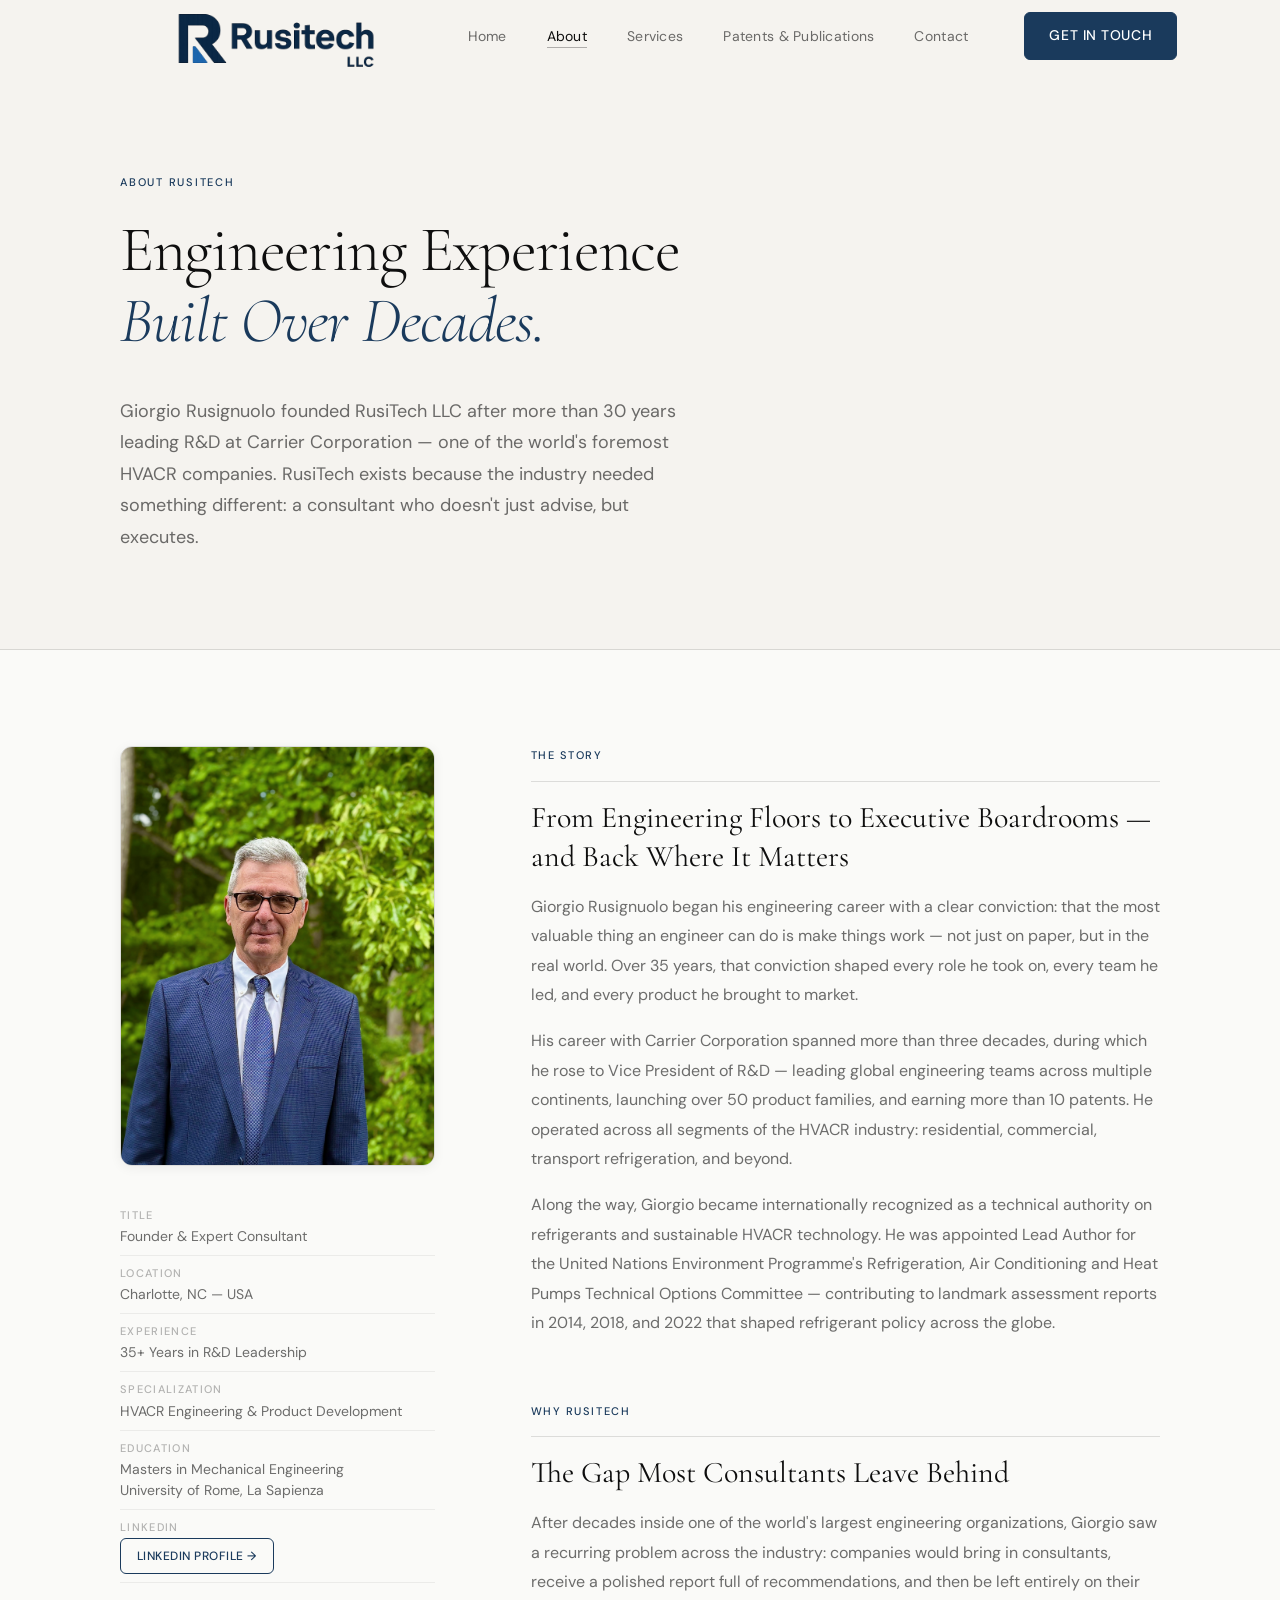
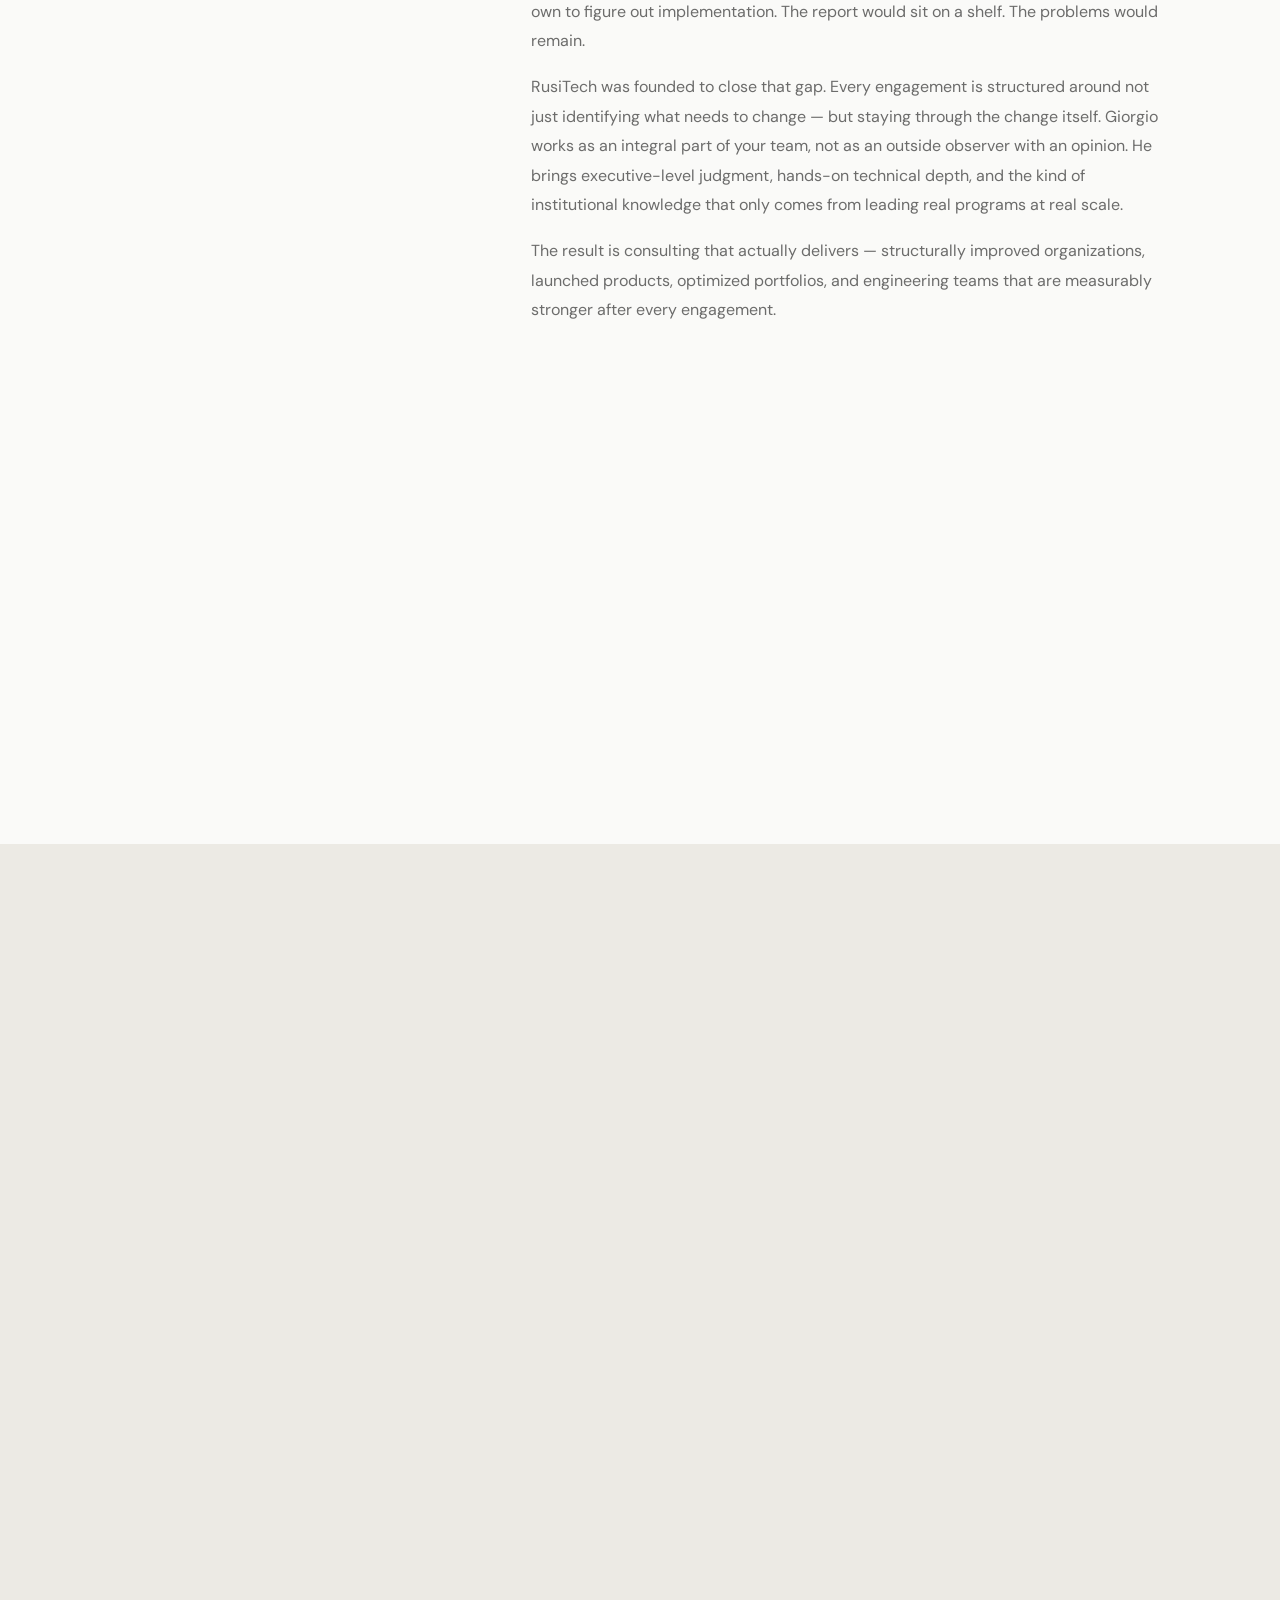
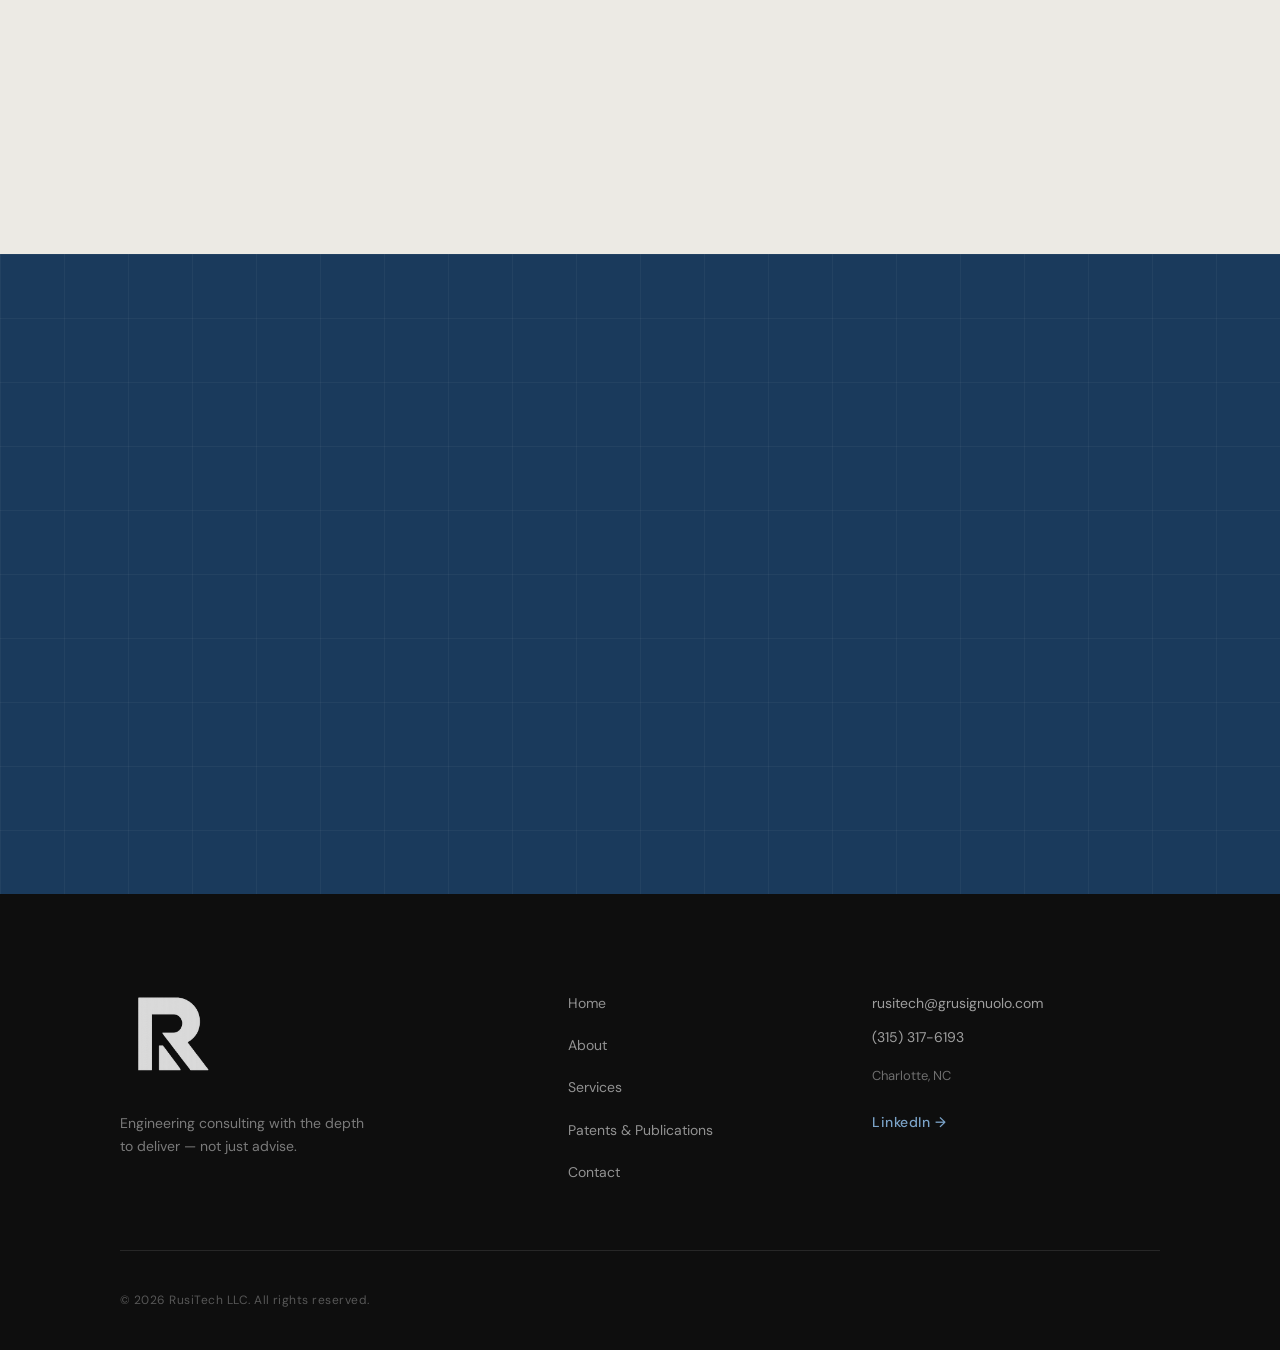
==== about.html @ 2b06dac4 "initial commit" ====
<!DOCTYPE html>
<html lang="en">
<head>
  <meta charset="UTF-8" />
  <meta name="viewport" content="width=device-width, initial-scale=1.0" />
  <meta name="description" content="About Giorgio Rusignuolo — Founder of RusiTech LLC. 35+ years of executive R&D leadership in HVACR engineering, UN Environment Programme Lead Author, and 10+ granted patents." />
  <meta name="keywords" content="Giorgio Rusignuolo, RusiTech, HVACR engineer, R&D consultant, Carrier Corporation, UN RTOC, Raleigh NC" />
  <meta property="og:title" content="About — RusiTech LLC" />
  <meta property="og:description" content="Meet Giorgio Rusignuolo — 35+ years of hands-on executive engineering leadership in HVACR." />
  <meta property="og:type" content="website" />
  <title>About — RusiTech LLC</title>

  <link rel="canonical" href="https://grusignuolo.com/about.html" />

    <!-- Favicon -->
  <link rel="icon" type="image/x-icon" href="favicon.ico" />
<link rel="icon" type="image/png" sizes="32x32" href="favicon.ico/favicon-32x32.png" />
<link rel="icon" type="image/png" sizes="16x16" href="favicon.ico/favicon-16x16.png" />
<link rel="apple-touch-icon" sizes="180x180" href="favicon.ico/apple-touch-icon.png" />
<link rel="manifest" href="favicon.ico/site.webmanifest" />
<meta name="theme-color" content="#f5f3ef" />

  <!-- Fonts -->
  <link rel="preconnect" href="https://fonts.googleapis.com" />
  <link rel="preconnect" href="https://fonts.gstatic.com" crossorigin />
  <link href="https://fonts.googleapis.com/css2?family=Cormorant+Garamond:ital,wght@0,300;0,400;0,600;1,300;1,400&family=DM+Sans:opsz,wght@9..40,300;9..40,400;9..40,500&display=swap" rel="stylesheet" />

  <!-- Stylesheets -->
  <link rel="stylesheet" href="css/global.css" />
  <link rel="stylesheet" href="css/styles.css" />
</head>

<body>

  <!-- ============================================================
       PRELOADER
  ============================================================ -->
  <div id="preloader" aria-hidden="true">
    <div class="preloader-inner">
      <div class="preloader-ring"></div>
      <span class="preloader-wordmark">RusiTech</span>
    </div>
  </div>

  <!-- ============================================================
       SKIP LINK
  ============================================================ -->
  <a href="#main-content" class="skip-link">Skip to main content</a>

  <!-- ============================================================
       NAVIGATION
  ============================================================ -->
  <header id="site-header" role="banner">
    <nav class="nav-container" aria-label="Main navigation">

         <a href="index.html" class="nav-logo" aria-label="RusiTech LLC — Home">
  <img src="images/rusitech logo.png" alt="RusiTech LLC" class="nav-logo-img" />
</a>

      <ul class="nav-links" role="list">
        <li><a href="index.html" class="nav-link">Home</a></li>
        <li><a href="about.html" class="nav-link active" aria-current="page">About</a></li>
        <li><a href="services.html" class="nav-link">Services</a></li>
        <li><a href="patents.html" class="nav-link">Patents &amp; Publications</a></li>
        <li><a href="contact.html" class="nav-link">Contact</a></li>
      </ul>

      <a href="contact.html" class="btn btn-primary nav-cta">Get in Touch</a>

      <button
        class="nav-hamburger"
        id="nav-toggle"
        aria-label="Toggle navigation menu"
        aria-expanded="false"
        aria-controls="mobile-menu"
      >
        <span class="hamburger-line"></span>
        <span class="hamburger-line"></span>
        <span class="hamburger-line"></span>
      </button>

    </nav>

    <div class="mobile-menu" id="mobile-menu" aria-hidden="true" role="dialog" aria-label="Mobile navigation">
      <ul class="mobile-nav-links" role="list">
        <li><a href="index.html" class="mobile-nav-link">Home</a></li>
        <li><a href="about.html" class="mobile-nav-link active">About</a></li>
        <li><a href="services.html" class="mobile-nav-link">Services</a></li>
        <li><a href="patents.html" class="mobile-nav-link">Patents &amp; Publications</a></li>
        <li><a href="contact.html" class="mobile-nav-link">Contact</a></li>
      </ul>
      <a href="contact.html" class="btn btn-primary mobile-cta">Get in Touch</a>
    </div>
  </header>

  <!-- ============================================================
       MAIN CONTENT
  ============================================================ -->
  <main id="main-content">

    <!-- ── PAGE HERO ──────────────────────────────────────────── -->
    <section class="page-hero" aria-label="About page hero">
      <div class="container">
        <div class="page-hero-inner">
          <span class="page-hero-eyebrow reveal">About RusiTech</span>
          <h1 class="page-hero-title reveal reveal--delay-1">
            Engineering Experience<br />
            <em>Built Over Decades.</em>
          </h1>
          <p class="page-hero-sub reveal reveal--delay-2">
            Giorgio Rusignuolo founded RusiTech LLC after more than 30 years leading
            R&amp;D at Carrier Corporation — one of the world's foremost HVACR
            companies. RusiTech exists because the industry needed something
            different: a consultant who doesn't just advise, but executes.
          </p>
        </div>
      </div>
    </section>

    <!-- ── BIO SECTION ────────────────────────────────────────── -->
    <section class="bio-section" aria-labelledby="bio-heading">
      <div class="container">
        <div class="bio-grid">

        <!-- Sidebar -->
<aside class="bio-sidebar reveal">

  <div class="bio-photo-wrap">
    <img
      src="/images/Giorgio.jpeg"
      alt="Giorgio Rusignuolo — Founder, RusiTech LLC"
      class="bio-photo"
      loading="lazy"
    />
  </div>

            <!-- Quick Info -->
            <div class="bio-sidebar-info">

              <div class="bio-info-item">
                <span class="bio-info-label">Title</span>
                <span class="bio-info-value">Founder &amp; Expert Consultant</span>
              </div>

              <div class="bio-info-item">
                <span class="bio-info-label">Location</span>
                <span class="bio-info-value">Charlotte, NC — USA</span>
              </div>

              <div class="bio-info-item">
                <span class="bio-info-label">Experience</span>
                <span class="bio-info-value">35+ Years in R&amp;D Leadership</span>
              </div>

              <div class="bio-info-item">
                <span class="bio-info-label">Specialization</span>
                <span class="bio-info-value">HVACR Engineering &amp; Product Development</span>
              </div>

              <div class="bio-info-item">
                <span class="bio-info-label">Education</span>
                <span class="bio-info-value">
                  Masters in Mechanical Engineering<br />
                  University of Rome, La Sapienza
                </span>
              </div>

           <div class="bio-info-item">
  <span class="bio-info-label">LinkedIn</span>
  <span class="bio-info-value">
    <a href="https://www.linkedin.com/in/giorgio-rusignuolo-7230b142/" target="_blank" rel="noopener noreferrer" class="btn btn-outline btn-sm">LinkedIn Profile →</a>
  </span>
</div>

</div>
</aside>

          <!-- Bio Content -->
          <div class="bio-content">

            <div class="bio-block reveal">
              <span class="bio-block-label">The Story</span>
              <h2 id="bio-heading" class="bio-block-title">
                From Engineering Floors to Executive Boardrooms —
                and Back Where It Matters
              </h2>
              <p>
                Giorgio Rusignuolo began his engineering career with a clear conviction:
                that the most valuable thing an engineer can do is make things work —
                not just on paper, but in the real world. Over 35 years, that conviction
                shaped every role he took on, every team he led, and every product
                he brought to market.
              </p>
              <p>
                His career with Carrier Corporation spanned more than three decades,
                during which he rose to Vice President of R&amp;D — leading global
                engineering teams across multiple continents, launching over 50 product
                families, and earning more than 10 patents. He operated across all
                segments of the HVACR industry: residential, commercial, transport
                refrigeration, and beyond.
              </p>
              <p>
                Along the way, Giorgio became internationally recognized as a technical
                authority on refrigerants and sustainable HVACR technology. He was
                appointed Lead Author for the United Nations Environment Programme's
                Refrigeration, Air Conditioning and Heat Pumps Technical Options
                Committee — contributing to landmark assessment reports in 2014, 2018,
                and 2022 that shaped refrigerant policy across the globe.
              </p>
            </div>

            <div class="bio-block reveal">
              <span class="bio-block-label">Why RusiTech</span>
              <h3 class="bio-block-title">
                The Gap Most Consultants Leave Behind
              </h3>
              <p>
                After decades inside one of the world's largest engineering organizations,
                Giorgio saw a recurring problem across the industry: companies would
                bring in consultants, receive a polished report full of recommendations,
                and then be left entirely on their own to figure out implementation.
                The report would sit on a shelf. The problems would remain.
              </p>
              <p>
                RusiTech was founded to close that gap. Every engagement is structured
                around not just identifying what needs to change — but staying through
                the change itself. Giorgio works as an integral part of your team,
                not as an outside observer with an opinion. He brings executive-level
                judgment, hands-on technical depth, and the kind of institutional
                knowledge that only comes from leading real programs at real scale.
              </p>
              <p>
                The result is consulting that actually delivers — structurally improved
                organizations, launched products, optimized portfolios, and engineering
                teams that are measurably stronger after every engagement.
              </p>
            </div>

            <div class="bio-block reveal">
              <span class="bio-block-label">What Drives Him</span>
              <h3 class="bio-block-title">
                Results. Not Reports.
              </h3>
              <p>
                Ask Giorgio what excites him about a project and the answer is
                consistent: actual delivery. The moment a product ships. The moment
                a team that was struggling with process finally has a framework that
                works. The moment a portfolio that was bloated and misaligned starts
                returning value to the business.
              </p>
              <p>
                That orientation toward implementation is the foundation of RusiTech's
                core values: personal and professional integrity, genuine respect for
                the people inside every client organization, and an unwavering
                commitment to being present — not peripheral — in the work.
              </p>
            </div>

          </div>
        </div>
      </div>
    </section>

    <!-- ── CREDENTIALS SECTION ────────────────────────────────── -->
    <section class="credentials-section" aria-labelledby="credentials-heading">
      <div class="container">

        <div class="section-header reveal">
          <span class="section-eyebrow">Credentials &amp; Affiliations</span>
          <h2 id="credentials-heading" class="section-title">
            The Proof Is in the Record
          </h2>
        </div>

        <div class="credentials-grid">

          <div class="cred-card reveal">
            <span class="cred-card-label">Education</span>
            <span class="cred-card-title">Masters in Mechanical Engineering</span>
            <span class="cred-card-sub">University of Rome, La Sapienza</span>
          </div>

          <div class="cred-card reveal reveal--delay-1">
            <span class="cred-card-label">Executive Training</span>
            <span class="cred-card-title">Darden School of Business</span>
            <span class="cred-card-sub">University of Virginia</span>
          </div>

          <div class="cred-card reveal reveal--delay-2">
            <span class="cred-card-label">Executive Training</span>
            <span class="cred-card-title">INSEAN</span>
            <span class="cred-card-sub">Advanced Executive Program</span>
          </div>

          <div class="cred-card reveal">
            <span class="cred-card-label">International Affiliation</span>
            <span class="cred-card-title">UN Environment Programme — RTOC</span>
            <span class="cred-card-sub">
              Lead Author — Assessment Reports 2014, 2018, 2022.<br />
              Refrigeration, Air Conditioning &amp; Heat Pumps Technical Options Committee.
            </span>
          </div>

          <div class="cred-card reveal reveal--delay-1">
            <span class="cred-card-label">Professional Membership</span>
            <span class="cred-card-title">ASHRAE</span>
            <span class="cred-card-sub">
              American Society of Heating, Refrigerating and Air-Conditioning Engineers
            </span>
          </div>

          <div class="cred-card reveal reveal--delay-2">
            <span class="cred-card-label">Intellectual Property</span>
            <span class="cred-card-title">10+ Granted Patents</span>
            <span class="cred-card-sub">
              Transport refrigeration, residential HVAC, hybrid power systems,
              IoT cargo monitoring, and more.
              <a href="patents.html" style="color: var(--color-accent); display: inline-block; margin-top: 6px;">
                View all patents →
              </a>
            </span>
          </div>

          <div class="cred-card reveal">
            <span class="cred-card-label">Industry Experience</span>
            <span class="cred-card-title">Carrier Corporation</span>
            <span class="cred-card-sub">
              30+ years. Rose to Vice President of R&amp;D.
              Led global engineering teams across all HVACR segments
              on every continent.
            </span>
          </div>

          <div class="cred-card reveal reveal--delay-1">
            <span class="cred-card-label">Technical Certifications</span>
            <span class="cred-card-title">Multiple Industry Certifications</span>
            <span class="cred-card-sub">
              Spanning HVACR design, thermodynamics, program management,
              and product development methodology.
            </span>
          </div>

          <div class="cred-card reveal reveal--delay-2">
            <span class="cred-card-label">Global Reach</span>
            <span class="cred-card-title">All Continents Served</span>
            <span class="cred-card-sub">
              Led and delivered engineering programs across North America,
              Europe, Asia, South America, and beyond.
            </span>
          </div>

        </div>
      </div>
    </section>

    <!-- ── CLOSING CTA ────────────────────────────────────────── -->
    <section class="cta-section" aria-labelledby="about-cta-heading">
      <div class="container">
        <div class="cta-inner reveal">
          <h2 id="about-cta-heading" class="cta-title">
            The right engineer for<br />your most important programs.
          </h2>
          <p class="cta-sub">
            One conversation is all it takes to define the scope.
            Giorgio responds personally to every inquiry.
          </p>
          <a href="contact.html" class="btn btn-primary btn-lg">Start a Conversation</a>
          <p class="cta-email">
            Or reach out directly:
            <a href="mailto:rusitech@grusignuolo.com" class="cta-email-link">
              rusitech@grusignuolo.com
            </a>
          </p>
        </div>
      </div>
    </section>

  </main>

  <!-- ============================================================
       FOOTER
  ============================================================ -->
  <footer class="site-footer" role="contentinfo">
    <div class="container">
      <div class="footer-inner">

            <div class="footer-brand">
  <img src="/images/rusitech logo - R.png" alt="RusiTech LLC" class="footer-logo-img" />
  <p class="footer-tagline">
    Engineering consulting with the depth<br />
    to deliver — not just advise.
  </p>
</div>

        <nav class="footer-nav" aria-label="Footer navigation">
          <ul role="list">
            <li><a href="index.html">Home</a></li>
            <li><a href="about.html">About</a></li>
            <li><a href="services.html">Services</a></li>
            <li><a href="patents.html">Patents &amp; Publications</a></li>
            <li><a href="contact.html">Contact</a></li>
          </ul>
        </nav>

        <div class="footer-contact">
          <p><a href="mailto:rusitech@grusignuolo.com">rusitech@grusignuolo.com</a></p>
          <p><a href="tel:+13153176193">(315) 317-6193</a></p>
          <p class="footer-address">
            Charlotte, NC
          </p>
          
           <a
              href="https://www.linkedin.com/in/giorgio-rusignuolo-7230b142/"
              target="_blank"
              rel="noopener noreferrer"
               class="footer-linkedin"
               aria-label="Giorgio Rusignuolo on LinkedIn"
          >
        LinkedIn →
            </a>
        </div>

      </div>

      <div class="footer-bottom">
        <p>&copy; <span id="footer-year"></span> RusiTech LLC. All rights reserved.</p>
      </div>
    </div>
  </footer>

  <!-- Mobile Scroll-to-Top -->
  <button class="scroll-top-btn" id="scrollTopBtn" aria-label="Scroll back to top" title="Back to top">
    ↑
  </button>

  <script src="js/main.js"></script>

</body>
</html>
---- css/global.css ----
/* ================================================================
   GLOBAL.CSS — RusiTech LLC
   Reusable components: nav, footer, buttons, cards, utilities
   ================================================================ */


/* ----------------------------------------------------------------
   CSS CUSTOM PROPERTIES (Design Tokens)
---------------------------------------------------------------- */
:root {
  /* Colors */
  --color-ink:          #0e0e0e;
  --color-ink-60:       rgba(14, 14, 14, 0.6);
  --color-ink-30:       rgba(14, 14, 14, 0.3);
  --color-ink-10:       rgba(14, 14, 14, 0.08);
  --color-paper:        #f5f3ef;
  --color-paper-pure:   #fafaf8;
  --color-paper-dark:   #eceae4;
  --color-accent:       #1a3a5c;
  --color-accent-hover: #142e4a;
  --color-accent-light: #e8eef5;
  --color-gold:         #b8860b;
  --color-gold-light:   #f5edda;
  --color-rule:         rgba(14, 14, 14, 0.12);
  --color-rule-light:   rgba(14, 14, 14, 0.06);

  /* Typography */
  --font-serif: 'Cormorant Garamond', Georgia, serif;
  --font-sans:  'DM Sans', system-ui, -apple-system, sans-serif;

  /* Spacing Scale */
  --space-xs:   4px;
  --space-sm:   8px;
  --space-md:   16px;
  --space-lg:   24px;
  --space-xl:   40px;
  --space-2xl:  64px;
  --space-3xl:  96px;
  --space-4xl:  128px;

  /* Layout */
  --container-max:  1160px;
  --container-pad:  clamp(20px, 5vw, 60px);
  --nav-height:     72px;
  --border-radius:  6px;
  --border-radius-lg: 12px;

  /* Transitions */
  --transition-fast:   0.15s ease;
  --transition-base:   0.25s ease;
  --transition-slow:   0.45s ease;

  /* Shadows */
  --shadow-sm:  0 1px 3px rgba(14, 14, 14, 0.06),
                0 1px 2px rgba(14, 14, 14, 0.04);
  --shadow-md:  0 4px 16px rgba(14, 14, 14, 0.08),
                0 2px 6px  rgba(14, 14, 14, 0.04);
  --shadow-lg:  0 12px 40px rgba(14, 14, 14, 0.12),
                0 4px 12px  rgba(14, 14, 14, 0.06);
}


/* ----------------------------------------------------------------
   RESET & BASE
---------------------------------------------------------------- */
*,
*::before,
*::after {
  box-sizing: border-box;
  margin: 0;
  padding: 0;
}

html {
  scroll-behavior: smooth;
  font-size: 16px;
  -webkit-text-size-adjust: 100%;
}

body {
  font-family: var(--font-sans);
  background-color: var(--color-paper);
  color: var(--color-ink);
  line-height: 1.65;
  overflow-x: hidden;
  -webkit-tap-highlight-color: transparent;
  touch-action: manipulation;
  -webkit-font-smoothing: antialiased;
  -moz-osx-font-smoothing: grayscale;
}

img,
video {
  max-width: 100%;
  height: auto;
  display: block;
}

a {
  color: inherit;
  text-decoration: none;
}

ul,
ol {
  list-style: none;
}

button {
  cursor: pointer;
  border: none;
  background: none;
  font-family: inherit;
}

input,
textarea,
select {
  font-family: inherit;
  font-size: inherit;
}


/* ----------------------------------------------------------------
   ACCESSIBILITY
---------------------------------------------------------------- */

/* Skip Link */
.skip-link {
  position: absolute;
  top: -100px;
  left: var(--space-md);
  background: var(--color-accent);
  color: #fff;
  padding: var(--space-sm) var(--space-md);
  border-radius: var(--border-radius);
  font-size: 14px;
  font-weight: 500;
  z-index: 10000;
  transition: top var(--transition-fast);
}

.skip-link:focus {
  top: var(--space-md);
}

/* Focus Visible */
:focus-visible {
  outline: 2px solid var(--color-accent);
  outline-offset: 3px;
  border-radius: 2px;
}

/* Reduced Motion */
@media (prefers-reduced-motion: reduce) {
  *,
  *::before,
  *::after {
    animation-duration: 0.01ms !important;
    animation-iteration-count: 1 !important;
    transition-duration: 0.01ms !important;
    scroll-behavior: auto !important;
  }
}


/* ----------------------------------------------------------------
   LAYOUT UTILITIES
---------------------------------------------------------------- */
.container {
  max-width: var(--container-max);
  margin-inline: auto;
  padding-inline: var(--container-pad);
}

.visually-hidden {
  position: absolute;
  width: 1px;
  height: 1px;
  padding: 0;
  margin: -1px;
  overflow: hidden;
  clip: rect(0, 0, 0, 0);
  white-space: nowrap;
  border: 0;
}


/* ----------------------------------------------------------------
   PRELOADER
---------------------------------------------------------------- */
#preloader {
  position: fixed;
  inset: 0;
  background: var(--color-ink);
  z-index: 9999;
  display: flex;
  align-items: center;
  justify-content: center;
  flex-direction: column;
  gap: var(--space-md);
  transition: opacity 0.7s ease, visibility 0.7s ease;
}

#preloader.hidden {
  opacity: 0;
  visibility: hidden;
  pointer-events: none;
}

.preloader-inner {
  display: flex;
  flex-direction: column;
  align-items: center;
  gap: var(--space-md);
}

.preloader-ring {
  width: 44px;
  height: 44px;
  border: 1.5px solid rgba(255, 255, 255, 0.15);
  border-top-color: rgba(255, 255, 255, 0.85);
  border-radius: 50%;
  animation: preloader-spin 0.9s linear infinite;
}

.preloader-wordmark {
  font-family: var(--font-serif);
  font-size: 22px;
  font-weight: 400;
  letter-spacing: 0.12em;
  color: rgba(255, 255, 255, 0.85);
}

@keyframes preloader-spin {
  to { transform: rotate(360deg); }
}


/* ----------------------------------------------------------------
   NAVIGATION
---------------------------------------------------------------- */
#site-header {
  position: fixed;
  top: 0;
  left: 0;
  right: 0;
  height: var(--nav-height);
  z-index: 1000;
  transition: background var(--transition-base),
              box-shadow var(--transition-base),
              backdrop-filter var(--transition-base);
}

#site-header.scrolled {
  background: rgba(245, 243, 239, 0.94);
  backdrop-filter: blur(12px);
  -webkit-backdrop-filter: blur(12px);
  box-shadow: 0 1px 0 var(--color-rule),
              0 4px 20px rgba(14, 14, 14, 0.06);
}

.nav-container {
  max-width: var(--container-max);
  margin-inline: auto;
  padding-inline: var(--container-pad);
  height: var(--nav-height);
  display: flex;
  align-items: center;
  gap: var(--space-xl);
}

@media (max-width: 900px) {
  .nav-container {
    padding-inline: var(--space-lg);
  }

  .nav-hamburger {
    margin-left: auto;
    flex-shrink: 0;
  }

  .nav-logo-img {
    height: 44px;
  }
}

/* Logo */
.nav-logo {
  display: flex;
  align-items: baseline;
  gap: 3px;
  text-decoration: none;
  flex-shrink: 0;
}

.nav-logo-word {
  font-family: var(--font-serif);
  font-size: 22px;
  font-weight: 600;
  color: var(--color-ink);
  letter-spacing: 0.01em;
}

.nav-logo-accent {
  font-family: var(--font-serif);
  font-size: 22px;
  font-weight: 600;
  color: var(--color-accent);
  letter-spacing: 0.01em;
}

.nav-logo-llc {
  font-family: var(--font-sans);
  font-size: 11px;
  font-weight: 400;
  color: var(--color-ink-60);
  letter-spacing: 0.1em;
  text-transform: uppercase;
  margin-left: 4px;
  align-self: center;
}

/* Desktop Nav Links */
.nav-links {
  display: flex;
  align-items: center;
  gap: var(--space-xl);
  margin-left: auto;
}

.nav-link {
  font-size: 14px;
  font-weight: 400;
  color: var(--color-ink-60);
  letter-spacing: 0.02em;
  text-decoration: none;
  padding-bottom: 2px;
  border-bottom: 1px solid transparent;
  transition: color var(--transition-fast),
              border-color var(--transition-fast);
  white-space: nowrap;
}

.nav-link:hover,
.nav-link.active {
  color: var(--color-ink);
  border-bottom-color: var(--color-ink-30);
}

/* Nav CTA */
.nav-cta {
  flex-shrink: 0;
  margin-left: var(--space-md);
}

/* Hamburger */
.nav-hamburger {
  display: none;
  flex-direction: column;
  justify-content: center;
  gap: 5px;
  width: 40px;
  height: 40px;
  padding: var(--space-sm);
  margin-left: 0;
  
  border-radius: var(--border-radius);
  transition: background var(--transition-fast);
}

.nav-hamburger:hover {
  background: var(--color-ink-10);
}

.hamburger-line {
  display: block;
  width: 22px;
  height: 1.5px;
  background: var(--color-ink);
  border-radius: 2px;
  transition: transform var(--transition-base),
              opacity var(--transition-base);
  transform-origin: center;
}

/* Hamburger Open State */
.nav-hamburger.open .hamburger-line:nth-child(1) {
  transform: translateY(6.5px) rotate(45deg);
}

.nav-hamburger.open .hamburger-line:nth-child(2) {
  opacity: 0;
  transform: scaleX(0);
}

.nav-hamburger.open .hamburger-line:nth-child(3) {
  transform: translateY(-6.5px) rotate(-45deg);
}

/* Mobile Menu */
.mobile-menu {
  position: fixed;
  top: var(--nav-height);
  left: 0;
  right: 0;
  background: var(--color-paper-pure);
  border-top: 1px solid var(--color-rule);
  border-bottom: 1px solid var(--color-rule);
  padding: var(--space-xl) var(--container-pad);
  display: flex;
  flex-direction: column;
  gap: var(--space-xl);
  transform: translateY(-110%);
  opacity: 0;
  visibility: hidden;
  transition: transform var(--transition-slow),
              opacity var(--transition-slow),
              visibility var(--transition-slow);
  z-index: 999;
  box-shadow: var(--shadow-lg);
}

.mobile-menu.open {
  transform: translateY(0);
  opacity: 1;
  visibility: visible;
}

.mobile-nav-links {
  display: flex;
  flex-direction: column;
  gap: var(--space-md);
}

.mobile-nav-link {
  font-size: 18px;
  font-weight: 400;
  color: var(--color-ink-60);
  padding: var(--space-sm) 0;
  border-bottom: 1px solid var(--color-rule-light);
  transition: color var(--transition-fast);
}

.mobile-nav-link:hover,
.mobile-nav-link.active {
  color: var(--color-ink);
}

.mobile-cta {
  align-self: flex-start;
}


/* ----------------------------------------------------------------
   BUTTONS
---------------------------------------------------------------- */
.btn {
  display: inline-flex;
  align-items: center;
  justify-content: center;
  gap: var(--space-sm);
  font-family: var(--font-sans);
  font-size: 14px;
  font-weight: 500;
  letter-spacing: 0.04em;
  text-transform: uppercase;
  text-decoration: none;
  padding: 11px 24px;
  border-radius: var(--border-radius);
  border: 1px solid transparent;
  cursor: pointer;
  white-space: nowrap;
  transition: background var(--transition-fast),
              color var(--transition-fast),
              border-color var(--transition-fast),
              box-shadow var(--transition-fast),
              transform var(--transition-fast);
  -webkit-tap-highlight-color: transparent;
}

.btn:active {
  transform: scale(0.98);
}

/* Primary */
.btn-primary {
  background: var(--color-accent);
  color: #fff;
  border-color: var(--color-accent);
}

.btn-primary:hover {
  background: var(--color-accent-hover);
  border-color: var(--color-accent-hover);
  box-shadow: var(--shadow-md);
}

/* Ghost */
.btn-ghost {
  background: transparent;
  color: var(--color-ink);
  border-color: var(--color-rule);
}

.btn-ghost:hover {
  background: var(--color-ink-10);
  border-color: var(--color-ink-30);
}

/* Outline */
.btn-outline {
  background: transparent;
  color: var(--color-accent);
  border-color: var(--color-accent);
}

.btn-outline:hover {
  background: var(--color-accent-light);
}

/* Sizes */
.btn-lg {
  font-size: 14px;
  padding: 14px 32px;
}

.btn-sm {
  font-size: 12px;
  padding: 8px 16px;
}


/* ----------------------------------------------------------------
   CARDS — Service Card
---------------------------------------------------------------- */
.service-card {
  background: var(--color-paper-pure);
  border: 1px solid var(--color-rule);
  border-radius: var(--border-radius-lg);
  padding: var(--space-xl);
  display: flex;
  flex-direction: column;
  gap: var(--space-md);
  transition: box-shadow var(--transition-base),
              border-color var(--transition-base),
              transform var(--transition-base);
}

.service-card:hover {
  box-shadow: var(--shadow-md);
  border-color: var(--color-ink-30);
  transform: translateY(-2px);
}

.service-card-icon {
  width: 48px;
  height: 48px;
  background: var(--color-accent-light);
  border-radius: var(--border-radius);
  display: flex;
  align-items: center;
  justify-content: center;
  color: var(--color-accent);
  flex-shrink: 0;
}

.service-card-title {
  font-family: var(--font-serif);
  font-size: 20px;
  font-weight: 600;
  color: var(--color-ink);
  line-height: 1.3;
}

.service-card-desc {
  font-size: 15px;
  color: var(--color-ink-60);
  line-height: 1.7;
  flex: 1;
}

.service-card-link {
  font-size: 13px;
  font-weight: 500;
  letter-spacing: 0.04em;
  text-transform: uppercase;
  color: var(--color-accent);
  text-decoration: none;
  margin-top: auto;
  transition: gap var(--transition-fast),
              opacity var(--transition-fast);
  display: inline-flex;
  align-items: center;
  gap: 6px;
}

.service-card-link:hover {
  opacity: 0.75;
}


/* ----------------------------------------------------------------
   CARDS — Credential Card
---------------------------------------------------------------- */
.credential-card {
  background: var(--color-paper-pure);
  border: 1px solid var(--color-rule);
  border-radius: var(--border-radius-lg);
  padding: var(--space-xl);
  display: flex;
  flex-direction: column;
  gap: var(--space-sm);
  transition: box-shadow var(--transition-base);
}

.credential-card:hover {
  box-shadow: var(--shadow-sm);
}

.credential-card--accent {
  background: var(--color-accent-light);
  border-color: rgba(26, 58, 92, 0.2);
  flex-direction: row;
  align-items: flex-start;
  gap: var(--space-md);
}

.credential-number {
  font-family: var(--font-serif);
  font-size: 48px;
  font-weight: 300;
  color: var(--color-accent);
  line-height: 1;
  letter-spacing: -0.02em;
}

.credential-label {
  font-size: 14px;
  color: var(--color-ink-60);
  line-height: 1.5;
}

.credential-icon {
  color: var(--color-accent);
  flex-shrink: 0;
  margin-top: 2px;
}


/* ----------------------------------------------------------------
   CARDS — Stat Card
---------------------------------------------------------------- */
.stat-card {
  display: flex;
  flex-direction: column;
  align-items: center;
  gap: var(--space-sm);
  padding: var(--space-xl) var(--space-lg);
  text-align: center;
  border-right: 1px solid var(--color-rule);
}

.stat-card:last-child {
  border-right: none;
}

.stat-number {
  font-family: var(--font-serif);
  font-size: clamp(48px, 6vw, 72px);
  font-weight: 300;
  color: var(--color-accent);
  line-height: 1;
  letter-spacing: -0.02em;
}

.stat-suffix {
  font-family: var(--font-serif);
  font-size: clamp(32px, 4vw, 48px);
  font-weight: 300;
  color: var(--color-accent);
  line-height: 1;
}

.stat-label {
  font-size: 13px;
  font-weight: 400;
  color: var(--color-ink-60);
  letter-spacing: 0.04em;
  text-transform: uppercase;
  max-width: 140px;
}


/* ----------------------------------------------------------------
   SECTION TYPOGRAPHY UTILITIES
---------------------------------------------------------------- */
.section-eyebrow {
  display: block;
  font-family: var(--font-sans);
  font-size: 11px;
  font-weight: 500;
  letter-spacing: 0.16em;
  text-transform: uppercase;
  color: var(--color-accent);
  margin-bottom: var(--space-md);
}

.section-title {
  font-family: var(--font-serif);
  font-size: clamp(32px, 4vw, 52px);
  font-weight: 400;
  line-height: 1.15;
  color: var(--color-ink);
  letter-spacing: -0.01em;
  margin-bottom: var(--space-lg);
}

.section-title em {
  font-style: italic;
  color: var(--color-accent);
}

.section-sub {
  font-size: 17px;
  color: var(--color-ink-60);
  line-height: 1.75;
  max-width: 580px;
}


/* ----------------------------------------------------------------
   SCROLL REVEAL ANIMATIONS
---------------------------------------------------------------- */
.reveal {
  opacity: 0;
  transform: translateY(24px);
  transition: opacity 0.65s ease,
              transform 0.65s ease;
}

.reveal.in-view {
  opacity: 1;
  transform: translateY(0);
}

.reveal--delay-1 { transition-delay: 0.1s; }
.reveal--delay-2 { transition-delay: 0.2s; }
.reveal--delay-3 { transition-delay: 0.3s; }
.reveal--delay-4 { transition-delay: 0.4s; }
.reveal--delay-5 { transition-delay: 0.5s; }


/* ----------------------------------------------------------------
   SCROLL TO TOP BUTTON (Mobile)
---------------------------------------------------------------- */
.scroll-top-btn {
  position: fixed;
  bottom: 24px;
  right: 20px;
  width: 44px;
  height: 44px;
  border-radius: 50%;
  background: var(--color-accent);
  color: #fff;
  font-size: 18px;
  display: flex;
  align-items: center;
  justify-content: center;
  box-shadow: var(--shadow-md);
  opacity: 0;
  visibility: hidden;
  transform: translateY(12px);
  transition: opacity var(--transition-base),
              visibility var(--transition-base),
              transform var(--transition-base);
  z-index: 500;
}

.scroll-top-btn.visible {
  opacity: 1;
  visibility: visible;
  transform: translateY(0);
}

.scroll-top-btn:hover {
  background: var(--color-accent-hover);
}

/* Only show on mobile */
@media (min-width: 769px) {
  .scroll-top-btn {
    display: none;
  }
}


/* ----------------------------------------------------------------
   FOOTER
---------------------------------------------------------------- */
/* ----------------------------------------------------------------
   FOOTER
---------------------------------------------------------------- */
.site-footer {
  background: var(--color-ink);
  color: rgba(255, 255, 255, 0.7);
  padding: var(--space-3xl) 0 var(--space-xl);
}

.footer-inner {
  display: grid;
  grid-template-columns: 1.6fr 1fr 1.2fr;
  gap: var(--space-2xl);
  padding-bottom: var(--space-2xl);
  border-bottom: 1px solid rgba(255, 255, 255, 0.1);
  margin-bottom: var(--space-xl);
  align-items: start;
}

/* Footer Brand */
.footer-brand {
  display: flex;
  flex-direction: column;
  align-items: flex-start;
  gap: var(--space-md);
}

.footer-logo-img {
  height: 60px;
  width: auto;
  display: block;
  filter: brightness(0) invert(1);
  opacity: 0.85;
}

.footer-wordmark {
  display: block;
  font-family: var(--font-serif);
  font-size: 24px;
  font-weight: 400;
  color: rgba(255, 255, 255, 0.9);
  letter-spacing: 0.02em;
  margin-bottom: var(--space-md);
}

.footer-accent {
  color: #7ba3c8;
}

.footer-tagline {
  font-size: 14px;
  line-height: 1.7;
  color: rgba(255, 255, 255, 0.45);
  max-width: 260px;
}

/* Footer Nav */
.footer-nav ul {
  display: flex;
  flex-direction: column;
  gap: var(--space-md);
}

.footer-nav a {
  font-size: 14px;
  color: rgba(255, 255, 255, 0.55);
  text-decoration: none;
  transition: color var(--transition-fast);
}

.footer-nav a:hover {
  color: rgba(255, 255, 255, 0.9);
}

/* Footer Contact */
.footer-contact {
  display: flex;
  flex-direction: column;
  gap: var(--space-sm);
}

.footer-contact a {
  font-size: 14px;
  color: rgba(255, 255, 255, 0.6);
  text-decoration: none;
  transition: color var(--transition-fast);
}

.footer-contact a:hover {
  color: rgba(255, 255, 255, 0.9);
}

.footer-address {
  font-size: 13px;
  color: rgba(255, 255, 255, 0.4);
  line-height: 1.6;
  margin-top: var(--space-sm);
}

.footer-linkedin {
  display: inline-block;
  margin-top: var(--space-md);
  font-size: 13px;
  font-weight: 500;
  letter-spacing: 0.04em;
  color: #7ba3c8 !important;
}

/* Footer Bottom */
.footer-bottom p {
  font-size: 12px;
  color: rgba(255, 255, 255, 0.3);
  letter-spacing: 0.04em;
}

/* ── Responsive ─────────────────────────────────────────────── */
@media (max-width: 768px) {
  .footer-inner {
    grid-template-columns: 1fr;
    gap: var(--space-xl);
    text-align: center;
  }

  .footer-brand {
    align-items: center;
  }

  .footer-logo-img {
    margin-inline: auto;
  }

  .footer-tagline {
    max-width: 100%;
    text-align: center;
  }

  .footer-nav ul {
    flex-direction: row;
    flex-wrap: wrap;
    justify-content: center;
    gap: var(--space-md) var(--space-xl);
  }

  .footer-contact {
    align-items: center;
  }

  .footer-address {
    text-align: center;
  }

  .footer-bottom {
    text-align: center;
  }
}


/* ----------------------------------------------------------------
   RESPONSIVE — NAVIGATION
---------------------------------------------------------------- */
@media (max-width: 900px) {
  .nav-links,
  .nav-cta {
    display: none;
  }

  .nav-hamburger {
    display: flex;
  }
}


/* ----------------------------------------------------------------
   RESPONSIVE — FOOTER
---------------------------------------------------------------- */
@media (max-width: 768px) {
  .footer-inner {
    grid-template-columns: 1fr;
    gap: var(--space-2xl);
  }

  .footer-nav ul {
    flex-direction: row;
    flex-wrap: wrap;
    gap: var(--space-md) var(--space-xl);
  }
}


/* ----------------------------------------------------------------
   RESPONSIVE — STAT CARDS
---------------------------------------------------------------- */
@media (max-width: 600px) {
  .stat-card {
    border-right: none;
    border-bottom: 1px solid var(--color-rule);
    padding: var(--space-lg);
  }

  .stat-card:last-child {
    border-bottom: none;
  }
}





/* ================================================================
   MOBILE FIXES — Typography alignment & footer
   ================================================================ */

@media (max-width: 768px) {

  /* ── Section Headers ────────────────────────────────────────── */
  .section-header {
    text-align: center;
  }

  .section-header .section-sub {
    margin-inline: auto;
  }

  .section-eyebrow {
    display: block;
    text-align: center;
  }

  /* ── Hero ───────────────────────────────────────────────────── */
  .hero-content {
    text-align: center;
  }

  .hero-eyebrow {
    margin-inline: auto;
  }

 .hero-actions {
    justify-content: center;
    align-items: center;
  }

  .hero-trust {
    justify-content: center;
    text-align: center;
  }

  /* ── Page Hero (About, Services, etc.) ─────────────────────── */
  .page-hero-inner {
    text-align: center;
  }

  .page-hero-eyebrow {
    display: block;
    text-align: center;
  }

  /* ── Mission ────────────────────────────────────────────────── */
  .mission-quote {
    text-align: center;
  }

  /* ── Why Section ────────────────────────────────────────────── */
  .why-text {
    text-align: center;
  }

  .why-item {
    text-align: left;
  }

  .why-text .btn {
    align-self: center;
  }

  /* ── CTA Section ────────────────────────────────────────────── */
  .cta-inner {
    text-align: center;
  }

  /* ── Patent Stats ───────────────────────────────────────────── */
  .patent-stats {
    justify-content: center;
    text-align: center;
  }

  /* ── Contact Left ───────────────────────────────────────────── */
  .contact-left-top {
    text-align: center;
  }

  .contact-trust {
    justify-content: center;
  }

  /* ── Footer Fix ─────────────────────────────────────────────── */
  .footer-inner {
    text-align: center;
  }

  .footer-nav ul {
    justify-content: center;
  }

  .footer-contact {
    align-items: center;
  }

  .footer-address {
    text-align: center;
  }

  .footer-linkedin {
    text-align: center;
  }

  .footer-bottom {
    text-align: center;
  }

  .footer-tagline {
    text-align: center;
    margin-inline: auto;
  }

  /* ── Bio Section ────────────────────────────────────────────── */
  .bio-block {
    text-align: center;
  }

  .bio-block p {
    text-align: left;
  }

  .bio-sidebar-info {
    text-align: center;
  }

  .bio-info-item {
    align-items: center;
  }

  /* ── Credentials ────────────────────────────────────────────── */
  .cred-card {
    text-align: center;
  }

  /* ── Process Steps ──────────────────────────────────────────── */
  .process-step {
    text-align: center;
  }

  /* ── Service Detail ─────────────────────────────────────────── */
  .service-detail-content {
    text-align: center;
  }

  .service-detail-list li {
    text-align: left;
  }

  .service-detail-cta {
    text-align: center;
  }

}

/* ── Mobile hamburger button fix ─────────────────────────────────────────────── */

@media (max-width: 900px) {
  .nav-container {
    padding-inline: 0px;
  }

  .nav-logo-img {
    height: 40px;
    width: auto;
  }

  .nav-hamburger {
    margin-left: auto;
    margin-right: 0;
    flex-shrink: 0;
  }
}

/* ================================================================
   RusiTech LLC PNG LOGO CSS
  
   ================================================================ */
.nav-logo-img {
  height: 205px;
  width: auto;
  display: block;
}

.footer-logo-img {
  height: 44px;
  width: auto;
  display: block;
  opacity: 0.85;
  margin-bottom: var(--space-md);
}

.nav-logo {
  display: flex;
  align-items: center;
  padding-top: 8px; /* Adjust this value to move the logo down */
}

.footer-logo-img {
  height: 90px;
  width: auto;
  display: block;
  margin-bottom: var(--space-md);
  filter: brightness(0) invert(1);
  opacity: 0.85;
}
---- css/styles.css ----
/* ================================================================
   STYLES.CSS — RusiTech LLC
   Page-specific layouts: hero, stats, mission, services,
   why section, closing CTA, and all index.html sections
   ================================================================ */


/* ----------------------------------------------------------------
   HERO SECTION
---------------------------------------------------------------- */
.hero {
  position: relative;
  min-height: 100svh;
  display: flex;
  align-items: center;
  padding-top: var(--nav-height);
  overflow: hidden;
  background:
    radial-gradient(ellipse 80% 60% at 100% 0%, rgba(26, 58, 92, 0.18) 0%, transparent 60%),
    radial-gradient(ellipse 60% 50% at 0% 100%, rgba(26, 58, 92, 0.10) 0%, transparent 55%),
    radial-gradient(ellipse 100% 80% at 50% 0%, rgba(184, 134, 11, 0.06) 0%, transparent 50%),
    linear-gradient(165deg, #e8eef5 0%, #f0ede8 35%, #eceae4 70%, #e8e4dd 100%);
}

/* Hero Background */
.hero-bg {
  position: absolute;
  inset: 0;
  z-index: 0;
  pointer-events: none;
}

/* Engineering grid base */


.hero-grid-lines {
  position: absolute;
  inset: 0;
  background-image:
    linear-gradient(rgba(26, 58, 92, 0.09) 1px, transparent 1px),
    linear-gradient(90deg, rgba(26, 58, 92, 0.09) 1px, transparent 1px);
  background-size: 48px 48px;
  mask-image: radial-gradient(ellipse 90% 80% at 60% 40%,
    black 0%, transparent 100%);
  -webkit-mask-image: radial-gradient(ellipse 90% 80% at 60% 40%,
    black 0%, transparent 100%);
  animation: grid-scroll 4.5s linear infinite;
  will-change: background-position;
}

@keyframes grid-scroll {
  0%   { background-position: 0 0; }
  100% { background-position: 0 48px; }
}






/* Hero Content */
.hero-content {
  position: relative;
  z-index: 1;
  padding-top: var(--space-2xl);
  padding-bottom: var(--space-2xl);
  max-width: 820px;
}

.hero-eyebrow {
  display: inline-block;
  font-size: 11px;
  font-weight: 500;
  letter-spacing: 0.18em;
  text-transform: uppercase;
  color: var(--color-accent);
  margin-bottom: var(--space-xl);
  padding: 6px 14px;
  background: var(--color-accent-light);
  border-radius: 100px;
  border: 1px solid rgba(26, 58, 92, 0.15);
}

.hero-headline {
  font-family: var(--font-serif);
  font-size: clamp(44px, 7vw, 88px);
  font-weight: 300;
  line-height: 1.08;
  letter-spacing: -0.02em;
  color: var(--color-ink);
  margin-bottom: var(--space-xl);
}

.hero-headline em {
  font-style: italic;
  color: var(--color-accent);
}

.hero-sub {
  font-size: clamp(16px, 2vw, 19px);
  color: var(--color-ink-60);
  line-height: 1.8;
  max-width: 580px;
  margin-bottom: var(--space-xl);
}

.hero-actions {
  display: flex;
  align-items: center;
  gap: var(--space-md);
  flex-wrap: wrap;
  margin-bottom: var(--space-2xl);
}

/* Hero Trust Bar */
.hero-trust {
  display: flex;
  align-items: center;
  gap: var(--space-md);
  flex-wrap: wrap;
  padding-top: var(--space-xl);
  border-top: 1px solid var(--color-rule);
}

.trust-item {
  font-size: 12px;
  font-weight: 400;
  letter-spacing: 0.06em;
  color: var(--color-ink-60);
  text-transform: uppercase;
}

.trust-divider {
  color: var(--color-ink-30);
  font-size: 14px;
}

/* Hero Scroll Hint */
.hero-scroll-hint {
  position: absolute;
  bottom: 32px;
  left: 50%;
  transform: translateX(-50%);
  display: flex;
  flex-direction: column;
  align-items: center;
  z-index: 1;
}

.scroll-line {
  display: block;
  width: 1px;
  height: 56px;
  background: linear-gradient(
    to bottom,
    transparent,
    var(--color-ink-30) 40%,
    transparent
  );
  animation: scroll-pulse 2.4s ease-in-out infinite;
}

@keyframes scroll-pulse {
  0%, 100% { opacity: 0.3; transform: scaleY(0.8); }
  50%       { opacity: 1;   transform: scaleY(1); }
}


/* ----------------------------------------------------------------
   STATS SECTION
---------------------------------------------------------------- */
.stats-section {
  background: var(--color-paper-pure);
  border-top: 1px solid var(--color-rule);
  border-bottom: 1px solid var(--color-rule);
  padding: var(--space-2xl) 0;
}

.stats-grid {
  display: grid;
  grid-template-columns: repeat(4, 1fr);
}


/* ----------------------------------------------------------------
   MISSION SECTION
---------------------------------------------------------------- */
.mission-section {
  padding: var(--space-3xl) 0;
  background: var(--color-paper);
}

.mission-inner {
  display: flex;
  flex-direction: column;
  align-items: center;
  gap: var(--space-xl);
  text-align: center;
  max-width: 780px;
  margin-inline: auto;
}

.mission-rule {
  width: 60px;
  height: 1px;
  background: var(--color-rule);
}

.mission-quote {
  font-family: var(--font-serif);
  font-size: clamp(20px, 3vw, 28px);
  font-weight: 300;
  font-style: italic;
  line-height: 1.6;
  color: var(--color-ink);
  letter-spacing: 0.01em;
}

.mission-cite {
  font-size: 13px;
  font-weight: 400;
  letter-spacing: 0.08em;
  text-transform: uppercase;
  color: var(--color-ink-60);
  font-style: normal;
}


/* ----------------------------------------------------------------
   SERVICES SECTION
---------------------------------------------------------------- */
.services-section {
  padding: var(--space-3xl) 0;
  background: var(--color-paper-dark);
}

.section-header {
  margin-bottom: var(--space-2xl);
}

.services-grid {
  display: grid;
  grid-template-columns: repeat(3, 1fr);
  gap: var(--space-lg);
  margin-bottom: var(--space-2xl);
}

.services-cta {
  text-align: center;
}


/* ----------------------------------------------------------------
   WHY RUSITECH SECTION
---------------------------------------------------------------- */
.why-section {
  padding: var(--space-3xl) 0;
  background: var(--color-paper-pure);
}

.why-inner {
  display: grid;
  grid-template-columns: 1.1fr 0.9fr;
  gap: var(--space-3xl);
  align-items: start;
}

/* Why Text */
.why-text {
  display: flex;
  flex-direction: column;
  gap: var(--space-lg);
}

.why-text .section-sub {
  max-width: 100%;
}

/* Why List */
.why-list {
  display: flex;
  flex-direction: column;
  gap: var(--space-md);
  margin: var(--space-sm) 0;
}

.why-item {
  display: flex;
  align-items: flex-start;
  gap: var(--space-md);
  font-size: 15px;
  color: var(--color-ink-60);
  line-height: 1.6;
}

.why-check {
  flex-shrink: 0;
  width: 18px;
  height: 18px;
  border-radius: 50%;
  background: var(--color-accent-light);
  border: 1px solid rgba(26, 58, 92, 0.25);
  margin-top: 2px;
  position: relative;
  display: flex;
  align-items: center;
  justify-content: center;
}

.why-check::after {
  content: '';
  display: block;
  width: 5px;
  height: 8px;
  border-right: 1.5px solid var(--color-accent);
  border-bottom: 1.5px solid var(--color-accent);
  transform: rotate(45deg) translate(-1px, -1px);
}

/* Why Credentials */
.why-credentials {
  display: flex;
  flex-direction: column;
  gap: var(--space-md);
  position: sticky;
  top: calc(var(--nav-height) + var(--space-xl));
}


/* ----------------------------------------------------------------
   CLOSING CTA SECTION
---------------------------------------------------------------- */
.cta-section {
  padding: var(--space-4xl) 0;
  background: var(--color-accent);
  position: relative;
  overflow: hidden;
}

/* Subtle texture behind CTA */
.cta-section::before {
  content: '';
  position: absolute;
  inset: 0;
  background-image:
    linear-gradient(rgba(255, 255, 255, 0.04) 1px, transparent 1px),
    linear-gradient(90deg, rgba(255, 255, 255, 0.04) 1px, transparent 1px);
  background-size: 64px 64px;
  pointer-events: none;
}

.cta-inner {
  position: relative;
  z-index: 1;
  text-align: center;
  display: flex;
  flex-direction: column;
  align-items: center;
  gap: var(--space-xl);
  max-width: 680px;
  margin-inline: auto;
}

.cta-title {
  font-family: var(--font-serif);
  font-size: clamp(32px, 5vw, 54px);
  font-weight: 300;
  line-height: 1.2;
  letter-spacing: -0.01em;
  color: #fff;
}

.cta-sub {
  font-size: 17px;
  color: rgba(255, 255, 255, 0.7);
  line-height: 1.7;
  max-width: 480px;
}

/* CTA Button Override — white on dark bg */
.cta-section .btn-primary {
  background: #fff;
  color: var(--color-accent);
  border-color: #fff;
}

.cta-section .btn-primary:hover {
  background: rgba(255, 255, 255, 0.92);
  box-shadow: 0 8px 32px rgba(0, 0, 0, 0.2);
}

.cta-email {
  font-size: 14px;
  color: rgba(255, 255, 255, 0.55);
}

.cta-email-link {
  color: rgba(255, 255, 255, 0.85);
  text-decoration: underline;
  text-underline-offset: 3px;
  transition: color var(--transition-fast);
}

.cta-email-link:hover {
  color: #fff;
}


/* ----------------------------------------------------------------
   ABOUT PAGE — Hero
---------------------------------------------------------------- */
.page-hero {
  padding: calc(var(--nav-height) + var(--space-3xl)) 0 var(--space-3xl);
  background: var(--color-paper);
  border-bottom: 1px solid var(--color-rule);
}

.page-hero-inner {
  max-width: 720px;
}

.page-hero-eyebrow {
  display: inline-block;
  font-size: 11px;
  font-weight: 500;
  letter-spacing: 0.16em;
  text-transform: uppercase;
  color: var(--color-accent);
  margin-bottom: var(--space-lg);
}

.page-hero-title {
  font-family: var(--font-serif);
  font-size: clamp(36px, 5vw, 64px);
  font-weight: 300;
  line-height: 1.1;
  letter-spacing: -0.02em;
  color: var(--color-ink);
  margin-bottom: var(--space-xl);
}

.page-hero-title em {
  font-style: italic;
  color: var(--color-accent);
}

.page-hero-sub {
  font-size: 18px;
  color: var(--color-ink-60);
  line-height: 1.75;
  max-width: 580px;
}


/* ----------------------------------------------------------------
   ABOUT PAGE — Bio Section
---------------------------------------------------------------- */
.bio-section {
  padding: var(--space-3xl) 0;
  background: var(--color-paper-pure);
}

.bio-grid {
  display: grid;
  grid-template-columns: 1fr 2fr;
  gap: var(--space-3xl);
  align-items: start;
}

.bio-sidebar {
  display: flex;
  flex-direction: column;
  gap: var(--space-xl);
  position: sticky;
  top: calc(var(--nav-height) + var(--space-xl));
}

.bio-photo-placeholder {
  width: 100%;
  aspect-ratio: 3 / 4;
  background: var(--color-paper-dark);
  border: 1px solid var(--color-rule);
  border-radius: var(--border-radius-lg);
  display: flex;
  align-items: center;
  justify-content: center;
  color: var(--color-ink-30);
  font-size: 13px;
  letter-spacing: 0.04em;
}

.bio-sidebar-info {
  display: flex;
  flex-direction: column;
  gap: var(--space-sm);
}

.bio-info-item {
  display: flex;
  flex-direction: column;
  gap: 2px;
  padding-bottom: var(--space-sm);
  border-bottom: 1px solid var(--color-rule-light);
}

.bio-info-label {
  font-size: 11px;
  font-weight: 500;
  letter-spacing: 0.12em;
  text-transform: uppercase;
  color: var(--color-ink-30);
}

.bio-info-value {
  font-size: 14px;
  color: var(--color-ink-60);
  line-height: 1.5;
}

/* Bio Content */
.bio-content {
  display: flex;
  flex-direction: column;
  gap: var(--space-2xl);
}

.bio-block {
  display: flex;
  flex-direction: column;
  gap: var(--space-md);
}

.bio-block-label {
  font-size: 11px;
  font-weight: 500;
  letter-spacing: 0.14em;
  text-transform: uppercase;
  color: var(--color-accent);
  padding-bottom: var(--space-md);
  border-bottom: 1px solid var(--color-rule);
}

.bio-block-title {
  font-family: var(--font-serif);
  font-size: clamp(22px, 3vw, 30px);
  font-weight: 400;
  line-height: 1.3;
  color: var(--color-ink);
}

.bio-block p {
  font-size: 16px;
  color: var(--color-ink-60);
  line-height: 1.85;
}





/* ── Bio Photo ─────────────────────────────────────────────── */
.bio-photo-wrap {
  width: 100%;
  aspect-ratio: 3 / 4;
  border-radius: var(--border-radius-lg);
  overflow: hidden;
  border: 1px solid var(--color-rule);
  box-shadow: 0 2px 12px rgba(14, 14, 14, 0.06);
}

.bio-photo {
  width: 100%;
  height: 100%;
  object-fit: cover;
  object-position: center top;
  display: block;
  filter: grayscale(8%) contrast(1.02);
  transition: transform 0.7s ease, filter 0.7s ease;
}

.bio-photo:hover {
  transform: scale(1.015);
  filter: grayscale(0%) contrast(1.04);
}
/* ----------------------------------------------------------------
   CREDENTIALS SECTION (About Page)
---------------------------------------------------------------- */
.credentials-section {
  padding: var(--space-3xl) 0;
  background: var(--color-paper-dark);
}

.credentials-grid {
  display: grid;
  grid-template-columns: repeat(3, 1fr);
  gap: var(--space-lg);
}

.cred-card {
  background: var(--color-paper-pure);
  border: 1px solid var(--color-rule);
  border-radius: var(--border-radius-lg);
  padding: var(--space-xl);
  display: flex;
  flex-direction: column;
  gap: var(--space-sm);
}

.cred-card-label {
  font-size: 11px;
  font-weight: 500;
  letter-spacing: 0.14em;
  text-transform: uppercase;
  color: var(--color-accent);
}

.cred-card-title {
  font-family: var(--font-serif);
  font-size: 18px;
  font-weight: 500;
  color: var(--color-ink);
  line-height: 1.3;
}

.cred-card-sub {
  font-size: 13px;
  color: var(--color-ink-60);
}


/* ----------------------------------------------------------------
   SERVICES PAGE — Full Detail
---------------------------------------------------------------- */
.services-detail-section {
  padding: var(--space-3xl) 0;
}

.services-detail-section:nth-child(even) {
  background: var(--color-paper-dark);
}

.service-detail-block {
  display: grid;
  grid-template-columns: 1fr 2fr;
  gap: var(--space-3xl);
  align-items: start;
  padding: var(--space-2xl) 0;
  border-bottom: 1px solid var(--color-rule);
}

.service-detail-block:last-child {
  border-bottom: none;
}

.service-detail-label {
  font-size: 11px;
  font-weight: 500;
  letter-spacing: 0.14em;
  text-transform: uppercase;
  color: var(--color-accent);
  position: sticky;
  top: calc(var(--nav-height) + var(--space-xl));
}

.service-detail-content {
  display: flex;
  flex-direction: column;
  gap: var(--space-md);
}

.service-detail-title {
  font-family: var(--font-serif);
  font-size: clamp(24px, 3vw, 36px);
  font-weight: 400;
  line-height: 1.25;
  color: var(--color-ink);
}

.service-detail-desc {
  font-size: 16px;
  color: var(--color-ink-60);
  line-height: 1.85;
}

.service-detail-list {
  display: flex;
  flex-direction: column;
  gap: var(--space-sm);
  margin-top: var(--space-sm);
}

.service-detail-list li {
  display: flex;
  align-items: flex-start;
  gap: var(--space-md);
  font-size: 15px;
  color: var(--color-ink-60);
  line-height: 1.6;
  padding-left: var(--space-md);
  position: relative;
}

.service-detail-list li::before {
  content: '';
  position: absolute;
  left: 0;
  top: 10px;
  width: 4px;
  height: 4px;
  border-radius: 50%;
  background: var(--color-accent);
  flex-shrink: 0;
}


/* ----------------------------------------------------------------
   PATENTS PAGE
---------------------------------------------------------------- */
.patents-section {
  padding: var(--space-3xl) 0;
  background: var(--color-paper-pure);
}

.patents-grid {
  display: flex;
  flex-direction: column;
  gap: var(--space-md);
}

.patent-card {
  background: var(--color-paper-pure);
  border: 1px solid var(--color-rule);
  border-radius: var(--border-radius-lg);
  padding: var(--space-xl);
  display: grid;
  grid-template-columns: auto 1fr auto;
  gap: var(--space-lg);
  align-items: start;
  transition: box-shadow var(--transition-base),
              border-color var(--transition-base);
}

.patent-card:hover {
  box-shadow: var(--shadow-sm);
  border-color: var(--color-ink-30);
}

.patent-number {
  font-family: var(--font-sans);
  font-size: 11px;
  font-weight: 500;
  letter-spacing: 0.08em;
  color: var(--color-ink-30);
  writing-mode: vertical-lr;
  text-orientation: mixed;
  transform: rotate(180deg);
  white-space: nowrap;
}

.patent-content {
  display: flex;
  flex-direction: column;
  gap: var(--space-sm);
}

.patent-title {
  font-family: var(--font-serif);
  font-size: 19px;
  font-weight: 500;
  color: var(--color-ink);
  line-height: 1.3;
}

.patent-meta {
  display: flex;
  gap: var(--space-md);
  flex-wrap: wrap;
}

.patent-meta-item {
  font-size: 12px;
  font-weight: 400;
  letter-spacing: 0.06em;
  color: var(--color-ink-60);
  text-transform: uppercase;
}

.patent-desc {
  font-size: 15px;
  color: var(--color-ink-60);
  line-height: 1.7;
  margin-top: var(--space-xs);
}

.patent-link {
  font-size: 12px;
  font-weight: 500;
  letter-spacing: 0.06em;
  text-transform: uppercase;
  color: var(--color-accent);
  text-decoration: none;
  white-space: nowrap;
  padding: 6px 14px;
  border: 1px solid rgba(26, 58, 92, 0.25);
  border-radius: var(--border-radius);
  transition: background var(--transition-fast),
              border-color var(--transition-fast);
}

.patent-link:hover {
  background: var(--color-accent-light);
}


/* ----------------------------------------------------------------
   CONTACT PAGE
---------------------------------------------------------------- */
.contact-section {
  padding: calc(var(--nav-height) + var(--space-3xl)) 0 var(--space-3xl);
  background: var(--color-paper);
  min-height: 100svh;
}

.contact-grid {
  display: grid;
  grid-template-columns: 1fr 1.4fr;
  gap: var(--space-3xl);
  align-items: start;
}

.contact-info {
  display: flex;
  flex-direction: column;
  gap: var(--space-xl);
  position: sticky;
  top: calc(var(--nav-height) + var(--space-xl));
}

.contact-info-title {
  font-family: var(--font-serif);
  font-size: clamp(28px, 4vw, 44px);
  font-weight: 300;
  line-height: 1.2;
  color: var(--color-ink);
}

.contact-info-title em {
  font-style: italic;
  color: var(--color-accent);
}

.contact-info-sub {
  font-size: 16px;
  color: var(--color-ink-60);
  line-height: 1.75;
}

.contact-details {
  display: flex;
  flex-direction: column;
  gap: var(--space-md);
  padding-top: var(--space-xl);
  border-top: 1px solid var(--color-rule);
}

.contact-detail-item {
  display: flex;
  flex-direction: column;
  gap: 2px;
}

.contact-detail-label {
  font-size: 11px;
  font-weight: 500;
  letter-spacing: 0.12em;
  text-transform: uppercase;
  color: var(--color-ink-30);
}

.contact-detail-value {
  font-size: 15px;
  color: var(--color-ink-60);
}

.contact-detail-value a {
  color: var(--color-accent);
  text-decoration: none;
  transition: opacity var(--transition-fast);
}

.contact-detail-value a:hover {
  opacity: 0.7;
}

/* Contact Form */
.contact-form-wrap {
  background: var(--color-paper-pure);
  border: 1px solid var(--color-rule);
  border-radius: var(--border-radius-lg);
  padding: var(--space-2xl);
}

.form-group {
  display: flex;
  flex-direction: column;
  gap: var(--space-sm);
  margin-bottom: var(--space-lg);
}

.form-label {
  font-size: 13px;
  font-weight: 500;
  letter-spacing: 0.04em;
  color: var(--color-ink);
}

.form-label .required {
  color: var(--color-accent);
  margin-left: 2px;
}

.form-input,
.form-textarea,
.form-select {
  width: 100%;
  padding: 12px 16px;
  background: var(--color-paper);
  border: 1px solid var(--color-rule);
  border-radius: var(--border-radius);
  font-family: var(--font-sans);
  font-size: 15px;
  color: var(--color-ink);
  transition: border-color var(--transition-fast),
              box-shadow var(--transition-fast);
  appearance: none;
  -webkit-appearance: none;
}

.form-input:focus,
.form-textarea:focus,
.form-select:focus {
  outline: none;
  border-color: var(--color-accent);
  box-shadow: 0 0 0 3px rgba(26, 58, 92, 0.1);
}

.form-input::placeholder,
.form-textarea::placeholder {
  color: var(--color-ink-30);
}

.form-textarea {
  resize: vertical;
  min-height: 140px;
  line-height: 1.6;
}

.form-row {
  display: grid;
  grid-template-columns: 1fr 1fr;
  gap: var(--space-md);
}

.form-submit {
  width: 100%;
  padding: 15px;
  font-size: 14px;
  letter-spacing: 0.06em;
  margin-top: var(--space-sm);
}

.form-note {
  font-size: 12px;
  color: var(--color-ink-30);
  text-align: center;
  margin-top: var(--space-md);
}

/* Form Success State */
.form-success {
  display: none;
  flex-direction: column;
  align-items: center;
  gap: var(--space-lg);
  text-align: center;
  padding: var(--space-2xl);
}

.form-success.visible {
  display: flex;
}

.form-success-icon {
  width: 56px;
  height: 56px;
  border-radius: 50%;
  background: var(--color-accent-light);
  border: 1px solid rgba(26, 58, 92, 0.2);
  display: flex;
  align-items: center;
  justify-content: center;
  color: var(--color-accent);
}

.form-success-title {
  font-family: var(--font-serif);
  font-size: 28px;
  font-weight: 400;
  color: var(--color-ink);
}

.form-success-sub {
  font-size: 15px;
  color: var(--color-ink-60);
  line-height: 1.7;
}

/* Autosave Indicator */
.autosave-indicator {
  font-size: 12px;
  color: var(--color-ink-30);
  display: flex;
  align-items: center;
  gap: 6px;
  transition: color var(--transition-fast);
}

.autosave-indicator.saved {
  color: #2d7a4f;
}

.autosave-indicator.restored {
  color: var(--color-accent);
}


/* ----------------------------------------------------------------
   PUBLICATIONS SECTION (Patents Page)
---------------------------------------------------------------- */
.publications-section {
  padding: var(--space-3xl) 0;
  background: var(--color-paper-dark);
}

.publication-card {
  background: var(--color-paper-pure);
  border: 1px solid var(--color-rule);
  border-radius: var(--border-radius-lg);
  padding: var(--space-xl);
  display: flex;
  flex-direction: column;
  gap: var(--space-sm);
  transition: box-shadow var(--transition-base);
}

.publication-card:hover {
  box-shadow: var(--shadow-sm);
}

.publication-tag {
  display: inline-block;
  font-size: 11px;
  font-weight: 500;
  letter-spacing: 0.1em;
  text-transform: uppercase;
  color: var(--color-accent);
  background: var(--color-accent-light);
  padding: 4px 10px;
  border-radius: 100px;
  align-self: flex-start;
}

.publication-title {
  font-family: var(--font-serif);
  font-size: 19px;
  font-weight: 500;
  color: var(--color-ink);
  line-height: 1.35;
}

.publication-meta {
  font-size: 13px;
  color: var(--color-ink-30);
  letter-spacing: 0.04em;
}

.publication-desc {
  font-size: 15px;
  color: var(--color-ink-60);
  line-height: 1.7;
}

.publication-link {
  font-size: 13px;
  font-weight: 500;
  letter-spacing: 0.04em;
  text-transform: uppercase;
  color: var(--color-accent);
  text-decoration: none;
  align-self: flex-start;
  margin-top: var(--space-xs);
  transition: opacity var(--transition-fast);
}

.publication-link:hover {
  opacity: 0.7;
}


/* ----------------------------------------------------------------
   RESPONSIVE — HERO
---------------------------------------------------------------- */
@media (max-width: 768px) {
  .hero-content {
    padding-top: var(--space-xl);
  }

  .hero-trust {
    flex-direction: column;
    align-items: flex-start;
    gap: var(--space-sm);
  }

  .trust-divider {
    display: none;
  }

  .hero-actions {
    flex-direction: column;
    align-items: center;
  }

  .hero-scroll-hint {
    display: none;
  }
}


/* ----------------------------------------------------------------
   RESPONSIVE — STATS
---------------------------------------------------------------- */
@media (max-width: 768px) {
  .stats-grid {
    grid-template-columns: repeat(2, 1fr);
  }

  .stat-card:nth-child(2) {
    border-right: none;
  }

  .stat-card:nth-child(1),
  .stat-card:nth-child(2) {
    border-bottom: 1px solid var(--color-rule);
  }
}


/* ----------------------------------------------------------------
   RESPONSIVE — SERVICES GRID
---------------------------------------------------------------- */
@media (max-width: 960px) {
  .services-grid {
    grid-template-columns: repeat(2, 1fr);
  }
}

@media (max-width: 600px) {
  .services-grid {
    grid-template-columns: 1fr;
  }
}


/* ----------------------------------------------------------------
   RESPONSIVE — WHY SECTION
---------------------------------------------------------------- */
@media (max-width: 900px) {
  .why-inner {
    grid-template-columns: 1fr;
    gap: var(--space-2xl);
  }

  .why-credentials {
    position: static;
    display: grid;
    grid-template-columns: repeat(2, 1fr);
  }
}

@media (max-width: 560px) {
  .why-credentials {
    grid-template-columns: 1fr;
  }
}


/* ----------------------------------------------------------------
   RESPONSIVE — CONTACT
---------------------------------------------------------------- */
@media (max-width: 900px) {
  .contact-grid {
    grid-template-columns: 1fr;
  }

  .contact-info {
    position: static;
  }

  .form-row {
    grid-template-columns: 1fr;
  }
}


/* ----------------------------------------------------------------
   RESPONSIVE — BIO GRID
---------------------------------------------------------------- */
@media (max-width: 900px) {
  .bio-grid {
    grid-template-columns: 1fr;
  }

  .bio-sidebar {
    position: static;
  }
}


/* ----------------------------------------------------------------
   RESPONSIVE — CREDENTIALS GRID
---------------------------------------------------------------- */
@media (max-width: 768px) {
  .credentials-grid {
    grid-template-columns: repeat(2, 1fr);
  }
}

@media (max-width: 500px) {
  .credentials-grid {
    grid-template-columns: 1fr;
  }
}


/* ----------------------------------------------------------------
   RESPONSIVE — PATENT CARD
---------------------------------------------------------------- */
@media (max-width: 640px) {
  .patent-card {
    grid-template-columns: 1fr;
  }

  .patent-number {
    writing-mode: horizontal-tb;
    transform: none;
  }

  .patent-link {
    align-self: flex-start;
  }
}


/* ----------------------------------------------------------------
   RESPONSIVE — SERVICE DETAIL
---------------------------------------------------------------- */
@media (max-width: 768px) {
  .service-detail-block {
    grid-template-columns: 1fr;
    gap: var(--space-lg);
  }

  .service-detail-label {
    position: static;
  }
}










/* ----------------------------------------------------------------
   SERVICES PAGE — Subnav Bar
---------------------------------------------------------------- */
.services-subnav {
  background: var(--color-paper-pure);
  border-bottom: 1px solid var(--color-rule);
  position: sticky;
  top: var(--nav-height);
  z-index: 100;
  overflow-x: auto;
  -webkit-overflow-scrolling: touch;
}

.services-subnav-list {
  display: flex;
  align-items: center;
  gap: 0;
  white-space: nowrap;
  padding: 0;
}

.subnav-link {
  display: inline-block;
  font-size: 13px;
  font-weight: 400;
  letter-spacing: 0.04em;
  color: var(--color-ink-60);
  padding: 16px 20px;
  border-bottom: 2px solid transparent;
  text-decoration: none;
  transition: color var(--transition-fast),
              border-color var(--transition-fast);
  white-space: nowrap;
}

.subnav-link:hover {
  color: var(--color-ink);
  border-bottom-color: var(--color-ink-30);
}


/* ----------------------------------------------------------------
   SERVICES PAGE — Detail Number
---------------------------------------------------------------- */
.service-detail-number {
  display: block;
  font-family: var(--font-serif);
  font-size: 48px;
  font-weight: 300;
  color: var(--color-ink-10);
  line-height: 1;
  margin-bottom: var(--space-sm);
  letter-spacing: -0.02em;
}

.service-detail-cta {
  margin-top: var(--space-xl);
}


/* ----------------------------------------------------------------
   SERVICES PAGE — Engagement Process Grid
---------------------------------------------------------------- */
.engagement-section {
  padding: var(--space-3xl) 0;
  background: var(--color-paper-dark);
}

.process-grid {
  display: grid;
  grid-template-columns: repeat(4, 1fr);
  gap: var(--space-lg);
  margin-top: var(--space-2xl);
}

.process-step {
  display: flex;
  flex-direction: column;
  gap: var(--space-md);
  padding: var(--space-xl);
  background: var(--color-paper-pure);
  border: 1px solid var(--color-rule);
  border-radius: var(--border-radius-lg);
}

.process-number {
  font-family: var(--font-serif);
  font-size: 36px;
  font-weight: 300;
  color: var(--color-accent);
  line-height: 1;
  letter-spacing: -0.02em;
  opacity: 0.4;
}

.process-title {
  font-family: var(--font-serif);
  font-size: 20px;
  font-weight: 500;
  color: var(--color-ink);
  line-height: 1.3;
}

.process-desc {
  font-size: 15px;
  color: var(--color-ink-60);
  line-height: 1.7;
}

@media (max-width: 900px) {
  .process-grid {
    grid-template-columns: repeat(2, 1fr);
  }
}

@media (max-width: 500px) {
  .process-grid {
    grid-template-columns: 1fr;
  }
}







/* ----------------------------------------------------------------
   PATENTS PAGE — Stats Bar
---------------------------------------------------------------- */
.patent-stats {
  display: flex;
  align-items: center;
  gap: var(--space-2xl);
  padding-top: var(--space-2xl);
  margin-top: var(--space-2xl);
  border-top: 1px solid var(--color-rule);
  flex-wrap: wrap;
}

.patent-stat {
  display: flex;
  flex-direction: column;
  gap: 4px;
}

.patent-stat-number {
  font-family: var(--font-serif);
  font-size: 36px;
  font-weight: 300;
  color: var(--color-accent);
  line-height: 1;
  letter-spacing: -0.02em;
}

.patent-stat-label {
  font-size: 12px;
  font-weight: 400;
  letter-spacing: 0.08em;
  text-transform: uppercase;
  color: var(--color-ink-60);
}

.patent-stat-divider {
  width: 1px;
  height: 40px;
  background: var(--color-rule);
  flex-shrink: 0;
}

/* Grant / Application Badges */
.patent-meta-item--grant {
  color: #2d7a4f;
  background: #eaf5ee;
  padding: 2px 8px;
  border-radius: 100px;
  font-size: 11px;
  font-weight: 500;
  letter-spacing: 0.06em;
  text-transform: uppercase;
}

.patent-meta-item--application {
  color: #7a5a2d;
  background: #f5f0ea;
  padding: 2px 8px;
  border-radius: 100px;
  font-size: 11px;
  font-weight: 500;
  letter-spacing: 0.06em;
  text-transform: uppercase;
}

/* ----------------------------------------------------------------
   PUBLICATIONS PAGE — Grid
---------------------------------------------------------------- */
.publications-grid {
  display: flex;
  flex-direction: column;
  gap: var(--space-md);
}

@media (max-width: 640px) {
  .patent-stats {
    gap: var(--space-xl);
  }

  .patent-stat-divider {
    display: none;
  }
}






/* ================================================================
   CONTACT PAGE — Multi-Step Form
   All styles specific to contact.html
   ================================================================ */

/* ── Page Layout ──────────────────────────────────────────────── */
.contact-page {
  min-height: 100svh;
  padding-top: calc(var(--nav-height) + var(--space-3xl));
  padding-bottom: var(--space-3xl);
  background: var(--color-paper);
}

.contact-layout {
  display: grid;
  grid-template-columns: 1fr 1.5fr;
  gap: var(--space-3xl);
  align-items: start;
}

/* ── Left Panel ───────────────────────────────────────────────── */
.contact-left {
  position: sticky;
  top: calc(var(--nav-height) + var(--space-xl));
  display: flex;
  flex-direction: column;
  gap: var(--space-2xl);
}

.contact-left-title {
  font-family: var(--font-serif);
  font-size: clamp(32px, 4vw, 52px);
  font-weight: 300;
  line-height: 1.15;
  letter-spacing: -0.02em;
  color: var(--color-ink);
  margin-top: var(--space-md);
  margin-bottom: var(--space-lg);
}

.contact-left-title em {
  font-style: italic;
  color: var(--color-accent);
}

.contact-left-sub {
  font-size: 16px;
  color: var(--color-ink-60);
  line-height: 1.75;
}

.contact-left-details {
  display: flex;
  flex-direction: column;
  gap: var(--space-md);
  padding-top: var(--space-xl);
  border-top: 1px solid var(--color-rule);
}

.contact-detail-item {
  display: flex;
  flex-direction: column;
  gap: 3px;
}

.contact-detail-label {
  font-size: 11px;
  font-weight: 500;
  letter-spacing: 0.12em;
  text-transform: uppercase;
  color: var(--color-ink-30);
}

.contact-detail-value {
  font-size: 15px;
  color: var(--color-ink-60);
}

.contact-detail-value a {
  color: var(--color-accent);
  text-decoration: none;
  transition: opacity var(--transition-fast);
}

.contact-detail-value a:hover {
  opacity: 0.7;
}

/* Trust Signals */
.contact-trust {
  display: flex;
  gap: var(--space-xl);
  padding-top: var(--space-xl);
  border-top: 1px solid var(--color-rule);
}

.contact-trust-item {
  display: flex;
  flex-direction: column;
  gap: 3px;
}

.contact-trust-number {
  font-family: var(--font-serif);
  font-size: 28px;
  font-weight: 300;
  color: var(--color-accent);
  line-height: 1;
  letter-spacing: -0.02em;
}

.contact-trust-label {
  font-size: 11px;
  font-weight: 400;
  letter-spacing: 0.06em;
  text-transform: uppercase;
  color: var(--color-ink-30);
  line-height: 1.4;
}

/* ── Right Panel ──────────────────────────────────────────────── */
.contact-right {
  background: var(--color-paper-pure);
  border: 1px solid var(--color-rule);
  border-radius: var(--border-radius-lg);
  padding: var(--space-2xl);
}

/* ── Progress Bar ─────────────────────────────────────────────── */
.form-progress {
  margin-bottom: var(--space-2xl);
  padding-bottom: var(--space-2xl);
  border-bottom: 1px solid var(--color-rule);
}

.form-progress-steps {
  display: flex;
  align-items: center;
  gap: 0;
}

.progress-step {
  display: flex;
  flex-direction: column;
  align-items: center;
  gap: var(--space-sm);
}

.progress-step-dot {
  width: 10px;
  height: 10px;
  border-radius: 50%;
  background: var(--color-ink-10);
  border: 1.5px solid var(--color-ink-30);
  transition: background var(--transition-base),
              border-color var(--transition-base);
  display: block;
}

.progress-step.active .progress-step-dot,
.progress-step.completed .progress-step-dot {
  background: var(--color-accent);
  border-color: var(--color-accent);
}

.progress-step-label {
  font-size: 11px;
  font-weight: 400;
  letter-spacing: 0.06em;
  text-transform: uppercase;
  color: var(--color-ink-30);
  white-space: nowrap;
  transition: color var(--transition-base);
}

.progress-step.active .progress-step-label,
.progress-step.completed .progress-step-label {
  color: var(--color-accent);
}

.progress-step-line {
  flex: 1;
  height: 1px;
  background: var(--color-rule);
  margin-bottom: 20px;
  transition: background var(--transition-base);
}

.progress-step-line.active {
  background: var(--color-accent);
}

/* ── Step Header ──────────────────────────────────────────────── */
.step-header {
  margin-bottom: var(--space-xl);
}

.step-title {
  font-family: var(--font-serif);
  font-size: clamp(22px, 3vw, 30px);
  font-weight: 400;
  color: var(--color-ink);
  line-height: 1.25;
  margin-bottom: var(--space-sm);
}

.step-sub {
  font-size: 15px;
  color: var(--color-ink-60);
  line-height: 1.65;
}

/* ── Form Steps ───────────────────────────────────────────────── */
.form-step {
  animation: step-in 0.3s ease forwards;
}

@keyframes step-in {
  from {
    opacity: 0;
    transform: translateX(12px);
  }
  to {
    opacity: 1;
    transform: translateX(0);
  }
}

/* ── Inquiry Cards — Step 1 ───────────────────────────────────── */
.inquiry-grid {
  display: grid;
  grid-template-columns: repeat(2, 1fr);
  gap: var(--space-md);
  margin-bottom: var(--space-xl);
}

.inquiry-card {
  display: flex;
  flex-direction: column;
  gap: var(--space-sm);
  padding: var(--space-lg);
  background: var(--color-paper);
  border: 1px solid var(--color-rule);
  border-radius: var(--border-radius-lg);
  cursor: pointer;
  transition: border-color var(--transition-fast),
              background var(--transition-fast),
              box-shadow var(--transition-fast),
              transform var(--transition-fast);
  user-select: none;
}

.inquiry-card:hover {
  border-color: var(--color-ink-30);
  background: var(--color-paper-pure);
  transform: translateY(-1px);
  box-shadow: var(--shadow-sm);
}

.inquiry-card.selected {
  border-color: var(--color-accent);
  background: var(--color-accent-light);
  box-shadow: 0 0 0 3px rgba(26, 58, 92, 0.08);
}

.inquiry-card-icon {
  color: var(--color-accent);
  width: 40px;
  height: 40px;
  background: var(--color-accent-light);
  border-radius: var(--border-radius);
  display: flex;
  align-items: center;
  justify-content: center;
  transition: background var(--transition-fast);
}

.inquiry-card.selected .inquiry-card-icon {
  background: rgba(26, 58, 92, 0.15);
}

.inquiry-card-title {
  font-size: 15px;
  font-weight: 500;
  color: var(--color-ink);
  line-height: 1.3;
}

.inquiry-card-desc {
  font-size: 13px;
  color: var(--color-ink-60);
  line-height: 1.55;
}

/* ── Contact Preference ───────────────────────────────────────── */
.contact-pref-group {
  display: flex;
  gap: var(--space-md);
  flex-wrap: wrap;
}

.pref-option {
  display: flex;
  align-items: center;
  gap: var(--space-sm);
  font-size: 15px;
  color: var(--color-ink-60);
  cursor: pointer;
  padding: 10px 16px;
  border: 1px solid var(--color-rule);
  border-radius: var(--border-radius);
  transition: border-color var(--transition-fast),
              background var(--transition-fast);
}

.pref-option:has(input:checked) {
  border-color: var(--color-accent);
  background: var(--color-accent-light);
  color: var(--color-accent);
}

.pref-option input {
  accent-color: var(--color-accent);
}

/* ── Review Summary ───────────────────────────────────────────── */
.review-summary {
  display: flex;
  align-items: center;
  justify-content: space-between;
  padding: var(--space-md) var(--space-lg);
  background: var(--color-accent-light);
  border: 1px solid rgba(26, 58, 92, 0.15);
  border-radius: var(--border-radius);
  margin-bottom: var(--space-xl);
}

.review-summary-label {
  font-size: 11px;
  font-weight: 500;
  letter-spacing: 0.1em;
  text-transform: uppercase;
  color: var(--color-accent);
}

.review-summary-type {
  font-size: 14px;
  font-weight: 500;
  color: var(--color-accent);
}

/* ── Step Actions ─────────────────────────────────────────────── */
.step-actions {
  display: flex;
  align-items: center;
  justify-content: flex-end;
  gap: var(--space-md);
  margin-top: var(--space-xl);
  padding-top: var(--space-xl);
  border-top: 1px solid var(--color-rule);
}

/* ── Step Error ───────────────────────────────────────────────── */
.step-error {
  font-size: 13px;
  color: #c0392b;
  min-height: 20px;
  margin-top: var(--space-sm);
}

/* ── Form Note ────────────────────────────────────────────────── */
.form-note {
  font-size: 12px;
  color: var(--color-ink-30);
  text-align: center;
  margin-top: var(--space-md);
  line-height: 1.6;
}

/* ── Success State ────────────────────────────────────────────── */
.form-success {
  display: flex;
  flex-direction: column;
  align-items: center;
  gap: var(--space-lg);
  text-align: center;
  padding: var(--space-3xl) var(--space-xl);
}

.success-icon {
  width: 64px;
  height: 64px;
  border-radius: 50%;
  background: var(--color-accent-light);
  border: 1px solid rgba(26, 58, 92, 0.2);
  display: flex;
  align-items: center;
  justify-content: center;
  color: var(--color-accent);
}

.success-title {
  font-family: var(--font-serif);
  font-size: 36px;
  font-weight: 300;
  color: var(--color-ink);
}

.success-sub {
  font-size: 16px;
  color: var(--color-ink-60);
  line-height: 1.75;
  max-width: 400px;
}

.success-email {
  font-size: 13px;
  color: var(--color-ink-30);
}




/* Success replaces form — never stacks below it */
.form-success[hidden] {
  display: none !important;
}

.form-success:not([hidden]) {
  display: flex;
}

/* ── Responsive ───────────────────────────────────────────────── */
@media (max-width: 960px) {
  .contact-layout {
    grid-template-columns: 1fr;
  }

  .contact-left {
    position: static;
  }

  .contact-trust {
    justify-content: flex-start;
  }
}

@media (max-width: 600px) {
  .inquiry-grid {
    grid-template-columns: 1fr;
  }

  .contact-right {
    padding: var(--space-xl) var(--space-lg);
  }

  .step-actions {
    flex-direction: column-reverse;
    align-items: stretch;
  }

  .step-actions .btn {
    width: 100%;
    justify-content: center;
  }
}
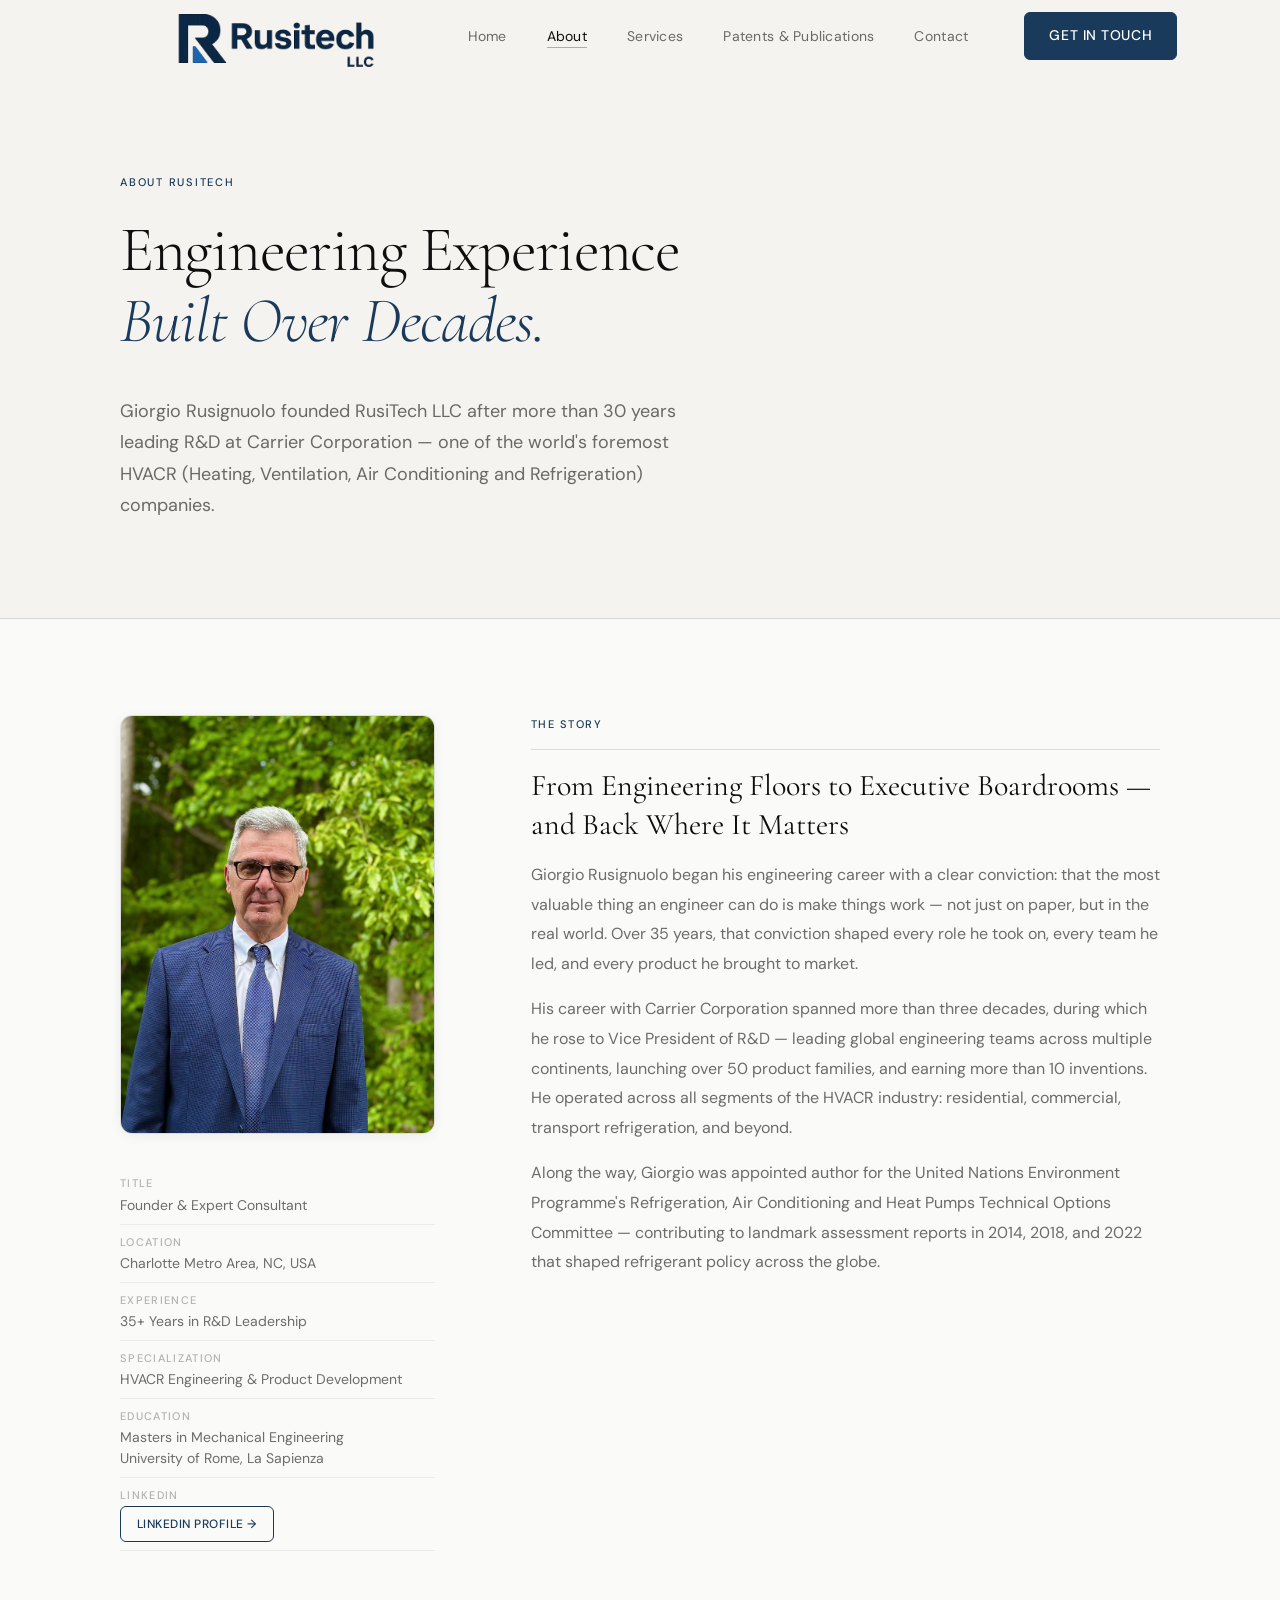
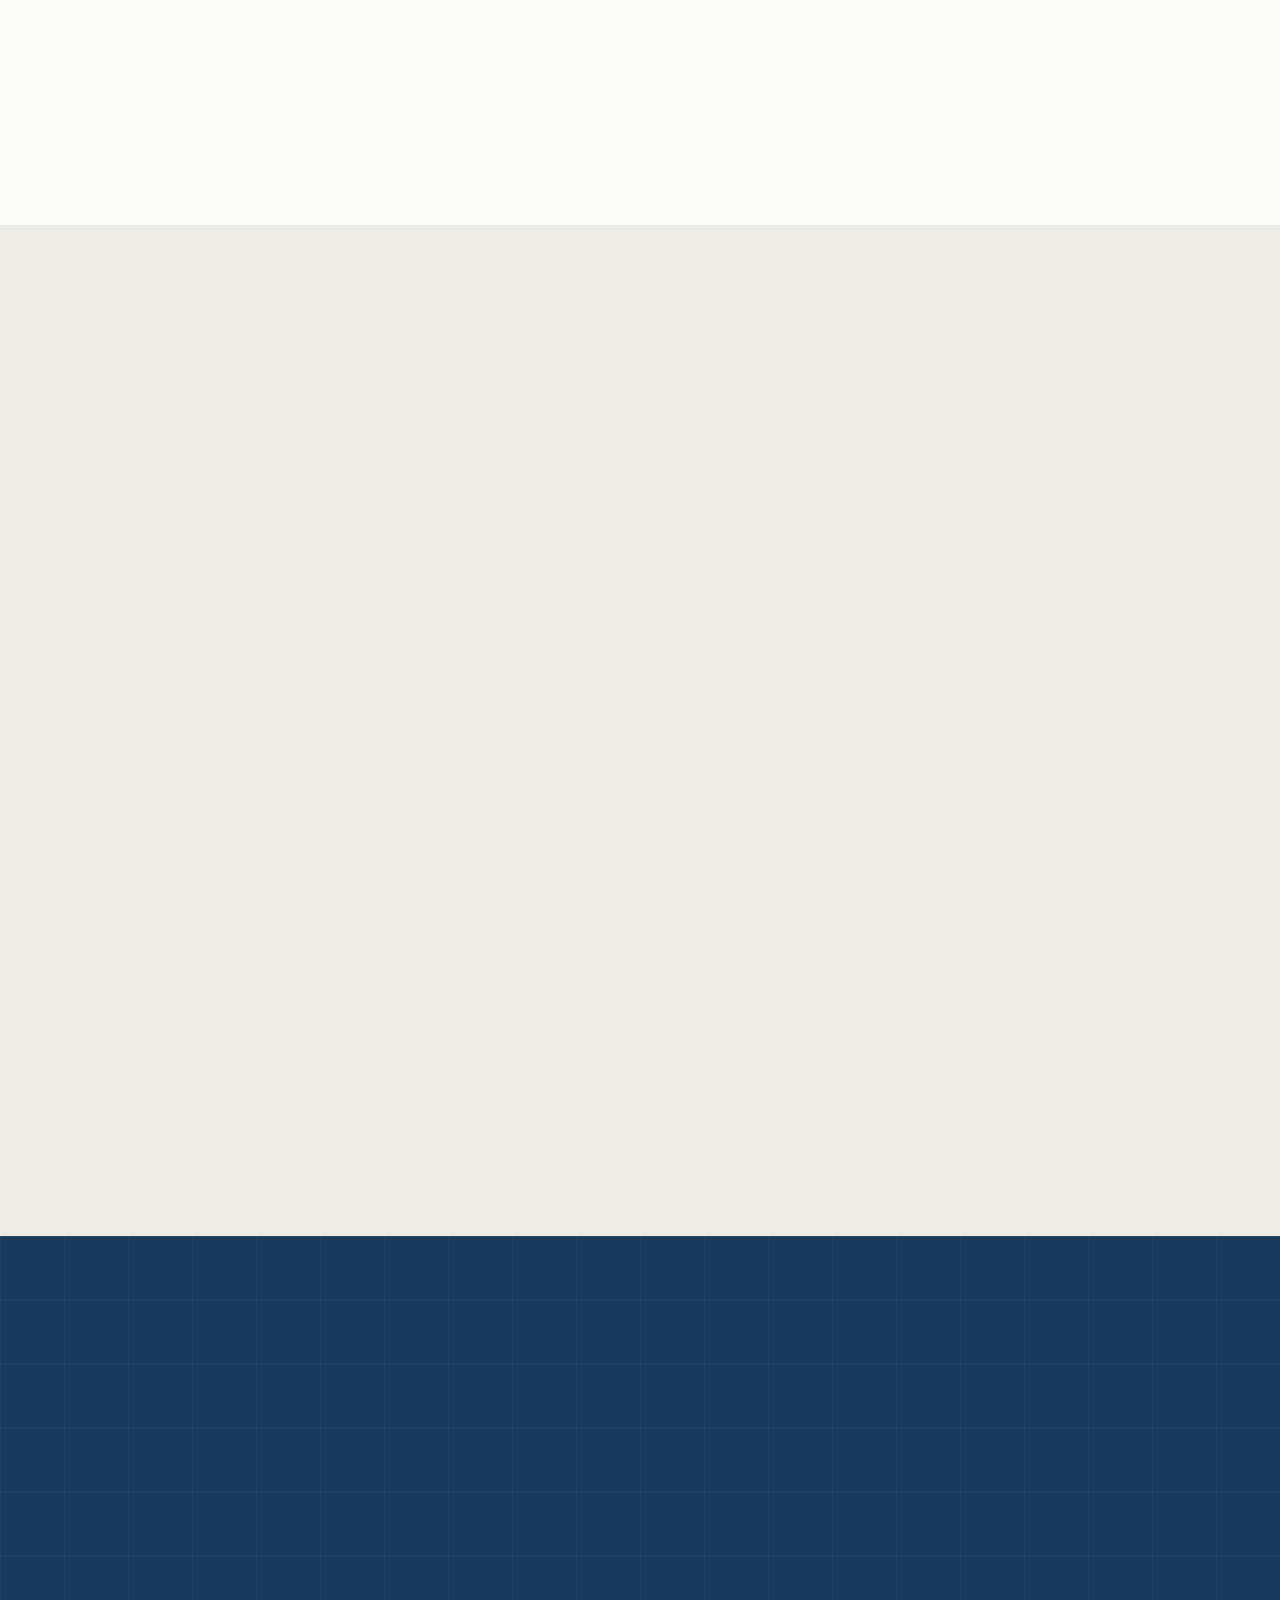
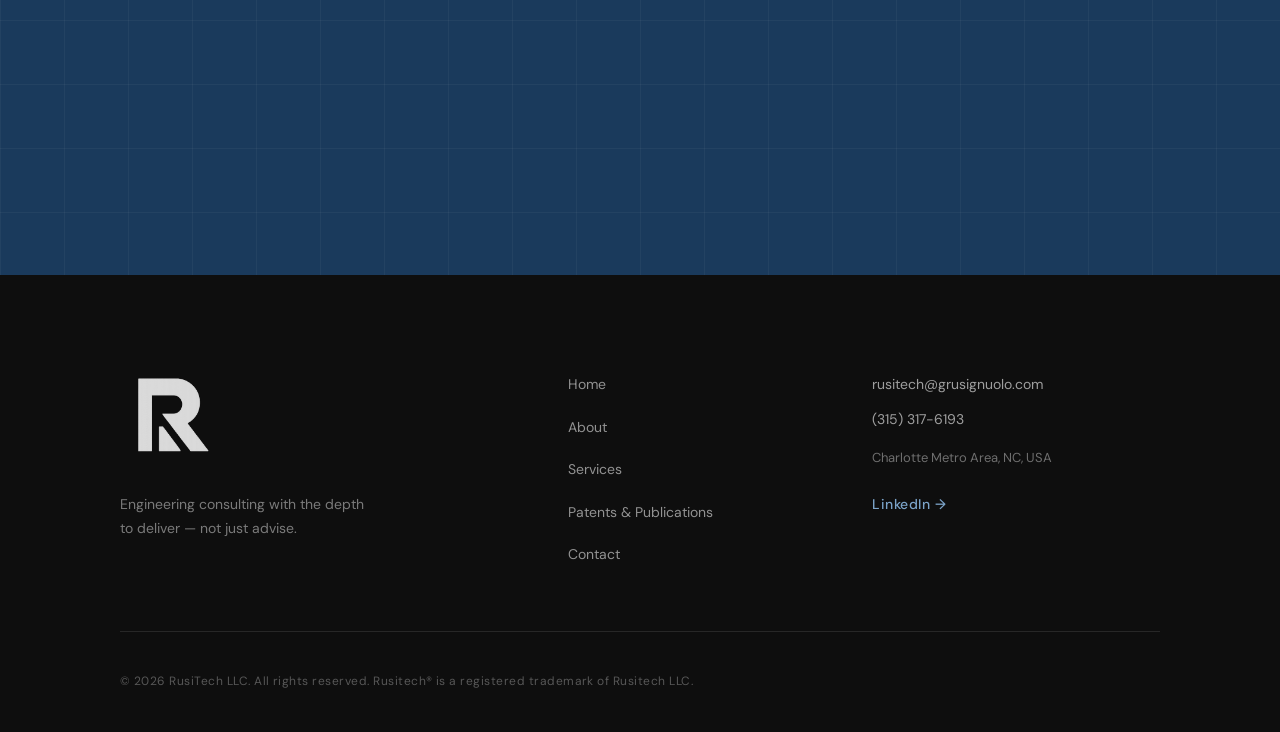
==== commit 625e7eb5: "Page Revisions & Hamburger Fix" ====
--- a/about.html
+++ b/about.html
@@ -1,10 +1,11 @@
+
 <!DOCTYPE html>
 <html lang="en">
 <head>
   <meta charset="UTF-8" />
   <meta name="viewport" content="width=device-width, initial-scale=1.0" />
-  <meta name="description" content="About Giorgio Rusignuolo — Founder of RusiTech LLC. 35+ years of executive R&D leadership in HVACR engineering, UN Environment Programme Lead Author, and 10+ granted patents." />
-  <meta name="keywords" content="Giorgio Rusignuolo, RusiTech, HVACR engineer, R&D consultant, Carrier Corporation, UN RTOC, Raleigh NC" />
+  <meta name="description" content="About Giorgio Rusignuolo — Founder of RusiTech LLC. 35+ years of executive R&D leadership in HVACR engineering, UN Environment Programme Author, and 10+ inventions." />
+  <meta name="keywords" content="Giorgio Rusignuolo, RusiTech, HVACR engineer, R&D consultant, Carrier Corporation, UN RTOC, Charlotte Metro Area NC" />
   <meta property="og:title" content="About — RusiTech LLC" />
   <meta property="og:description" content="Meet Giorgio Rusignuolo — 35+ years of hands-on executive engineering leadership in HVACR." />
   <meta property="og:type" content="website" />
@@ -110,8 +111,7 @@
           <p class="page-hero-sub reveal reveal--delay-2">
             Giorgio Rusignuolo founded RusiTech LLC after more than 30 years leading
             R&amp;D at Carrier Corporation — one of the world's foremost HVACR
-            companies. RusiTech exists because the industry needed something
-            different: a consultant who doesn't just advise, but executes.
+            (Heating, Ventilation, Air Conditioning and Refrigeration) companies.
           </p>
         </div>
       </div>
@@ -144,7 +144,7 @@
 
               <div class="bio-info-item">
                 <span class="bio-info-label">Location</span>
-                <span class="bio-info-value">Charlotte, NC — USA</span>
+                <span class="bio-info-value">Charlotte Metro Area, NC, USA</span>
               </div>
 
               <div class="bio-info-item">
@@ -195,32 +195,23 @@
                 His career with Carrier Corporation spanned more than three decades,
                 during which he rose to Vice President of R&amp;D — leading global
                 engineering teams across multiple continents, launching over 50 product
-                families, and earning more than 10 patents. He operated across all
+                families, and earning more than 10 inventions. He operated across all
                 segments of the HVACR industry: residential, commercial, transport
                 refrigeration, and beyond.
               </p>
               <p>
-                Along the way, Giorgio became internationally recognized as a technical
-                authority on refrigerants and sustainable HVACR technology. He was
-                appointed Lead Author for the United Nations Environment Programme's
-                Refrigeration, Air Conditioning and Heat Pumps Technical Options
-                Committee — contributing to landmark assessment reports in 2014, 2018,
-                and 2022 that shaped refrigerant policy across the globe.
+                Along the way, Giorgio was appointed author for the United Nations
+                Environment Programme's Refrigeration, Air Conditioning and Heat Pumps
+                Technical Options Committee — contributing to landmark assessment reports
+                in 2014, 2018, and 2022 that shaped refrigerant policy across the globe.
               </p>
             </div>
 
             <div class="bio-block reveal">
               <span class="bio-block-label">Why RusiTech</span>
               <h3 class="bio-block-title">
-                The Gap Most Consultants Leave Behind
+                Hands-on Consulting
               </h3>
-              <p>
-                After decades inside one of the world's largest engineering organizations,
-                Giorgio saw a recurring problem across the industry: companies would
-                bring in consultants, receive a polished report full of recommendations,
-                and then be left entirely on their own to figure out implementation.
-                The report would sit on a shelf. The problems would remain.
-              </p>
               <p>
                 RusiTech was founded to close that gap. Every engagement is structured
                 around not just identifying what needs to change — but staying through
@@ -230,25 +221,6 @@
                 knowledge that only comes from leading real programs at real scale.
               </p>
               <p>
-                The result is consulting that actually delivers — structurally improved
-                organizations, launched products, optimized portfolios, and engineering
-                teams that are measurably stronger after every engagement.
-              </p>
-            </div>
-
-            <div class="bio-block reveal">
-              <span class="bio-block-label">What Drives Him</span>
-              <h3 class="bio-block-title">
-                Results. Not Reports.
-              </h3>
-              <p>
-                Ask Giorgio what excites him about a project and the answer is
-                consistent: actual delivery. The moment a product ships. The moment
-                a team that was struggling with process finally has a framework that
-                works. The moment a portfolio that was bloated and misaligned starts
-                returning value to the business.
-              </p>
-              <p>
                 That orientation toward implementation is the foundation of RusiTech's
                 core values: personal and professional integrity, genuine respect for
                 the people inside every client organization, and an unwavering
@@ -296,7 +268,7 @@
             <span class="cred-card-label">International Affiliation</span>
             <span class="cred-card-title">UN Environment Programme — RTOC</span>
             <span class="cred-card-sub">
-              Lead Author — Assessment Reports 2014, 2018, 2022.<br />
+              Author — Assessment Reports 2014, 2018, 2022.<br />
               Refrigeration, Air Conditioning &amp; Heat Pumps Technical Options Committee.
             </span>
           </div>
@@ -311,7 +283,7 @@
 
           <div class="cred-card reveal reveal--delay-2">
             <span class="cred-card-label">Intellectual Property</span>
-            <span class="cred-card-title">10+ Granted Patents</span>
+            <span class="cred-card-title">10+ Inventions</span>
             <span class="cred-card-sub">
               Transport refrigeration, residential HVAC, hybrid power systems,
               IoT cargo monitoring, and more.
@@ -326,8 +298,7 @@
             <span class="cred-card-title">Carrier Corporation</span>
             <span class="cred-card-sub">
               30+ years. Rose to Vice President of R&amp;D.
-              Led global engineering teams across all HVACR segments
-              on every continent.
+              Led global engineering teams across all HVACR segments.
             </span>
           </div>
 
@@ -406,9 +377,9 @@
           <p><a href="mailto:rusitech@grusignuolo.com">rusitech@grusignuolo.com</a></p>
           <p><a href="tel:+13153176193">(315) 317-6193</a></p>
           <p class="footer-address">
-            Charlotte, NC
+            Charlotte Metro Area, NC, USA
           </p>
-          
+
            <a
               href="https://www.linkedin.com/in/giorgio-rusignuolo-7230b142/"
               target="_blank"
@@ -423,7 +394,7 @@
       </div>
 
       <div class="footer-bottom">
-        <p>&copy; <span id="footer-year"></span> RusiTech LLC. All rights reserved.</p>
+        <p>&copy; <span id="footer-year"></span> RusiTech LLC. All rights reserved. Rusitech&reg; is a registered trademark of Rusitech LLC.</p>
       </div>
     </div>
   </footer>
@@ -436,4 +407,4 @@
   <script src="js/main.js"></script>
 
 </body>
-</html>+</html>
--- a/css/global.css
+++ b/css/global.css
@@ -450,6 +450,9 @@
 .mobile-cta {
   align-self: flex-start;
 }
+
+
+
 
 
 /* ----------------------------------------------------------------
@@ -1168,9 +1171,10 @@
 /* ── Mobile hamburger button fix ─────────────────────────────────────────────── */
 
 @media (max-width: 900px) {
-  .nav-container {
-    padding-inline: 0px;
-  }
+.nav-container {
+  padding-inline: 16px;
+}
+
 
   .nav-logo-img {
     height: 40px;
@@ -1215,4 +1219,42 @@
   margin-bottom: var(--space-md);
   filter: brightness(0) invert(1);
   opacity: 0.85;
-}+}
+
+
+/* ── Final Mobile Nav hamburger button Safety Fix ─────────────────────────────── */
+/* ── Final Mobile Nav Safety Fix ─────────────────────────────── */
+@media (max-width: 900px) {
+  .nav-container {
+    width: 100%;
+    max-width: 100%;
+    padding-left: 16px;
+    padding-right: 20px;
+    gap: 12px;
+    overflow: hidden;
+  }
+
+  .nav-logo {
+    flex: 1 1 auto;
+    min-width: 0;
+    max-width: calc(100% - 60px);
+    overflow: hidden;
+    padding-top: 4px;
+  }
+
+ .nav-logo-img {
+  height: clamp(92px, 22vw, 124px);
+    width: auto;
+  max-width: 100%;
+  object-fit: contain;
+}
+
+
+  .nav-hamburger {
+    flex: 0 0 44px;
+    width: 44px;
+    height: 44px;
+    margin-left: auto;
+    margin-right: 0;
+  }
+}
--- a/css/styles.css
+++ b/css/styles.css
@@ -181,6 +181,33 @@
   grid-template-columns: repeat(4, 1fr);
 }
 
+
+/* ── Stats Knowledge Base Label ─────────────────────────────── */
+.stats-label-row {
+  text-align: center;
+  padding-bottom: var(--space-xl);
+}
+
+.stats-knowledge-base {
+  font-family: var(--font-serif);
+  font-size: clamp(18px, 2.5vw, 26px);
+  font-weight: 400;
+  font-style: italic;
+  color: var(--color-ink-60);
+  letter-spacing: 0.02em;
+}
+
+/* ── HVACR Footnote ─────────────────────────────────────────── */
+.hvacr-footnote {
+  padding: var(--space-lg) 0;
+  border-top: 1px solid var(--color-rule);
+}
+
+.hvacr-footnote p {
+  font-size: 12px;
+  color: var(--color-ink-30);
+  letter-spacing: 0.04em;
+}
 
 /* ----------------------------------------------------------------
    MISSION SECTION
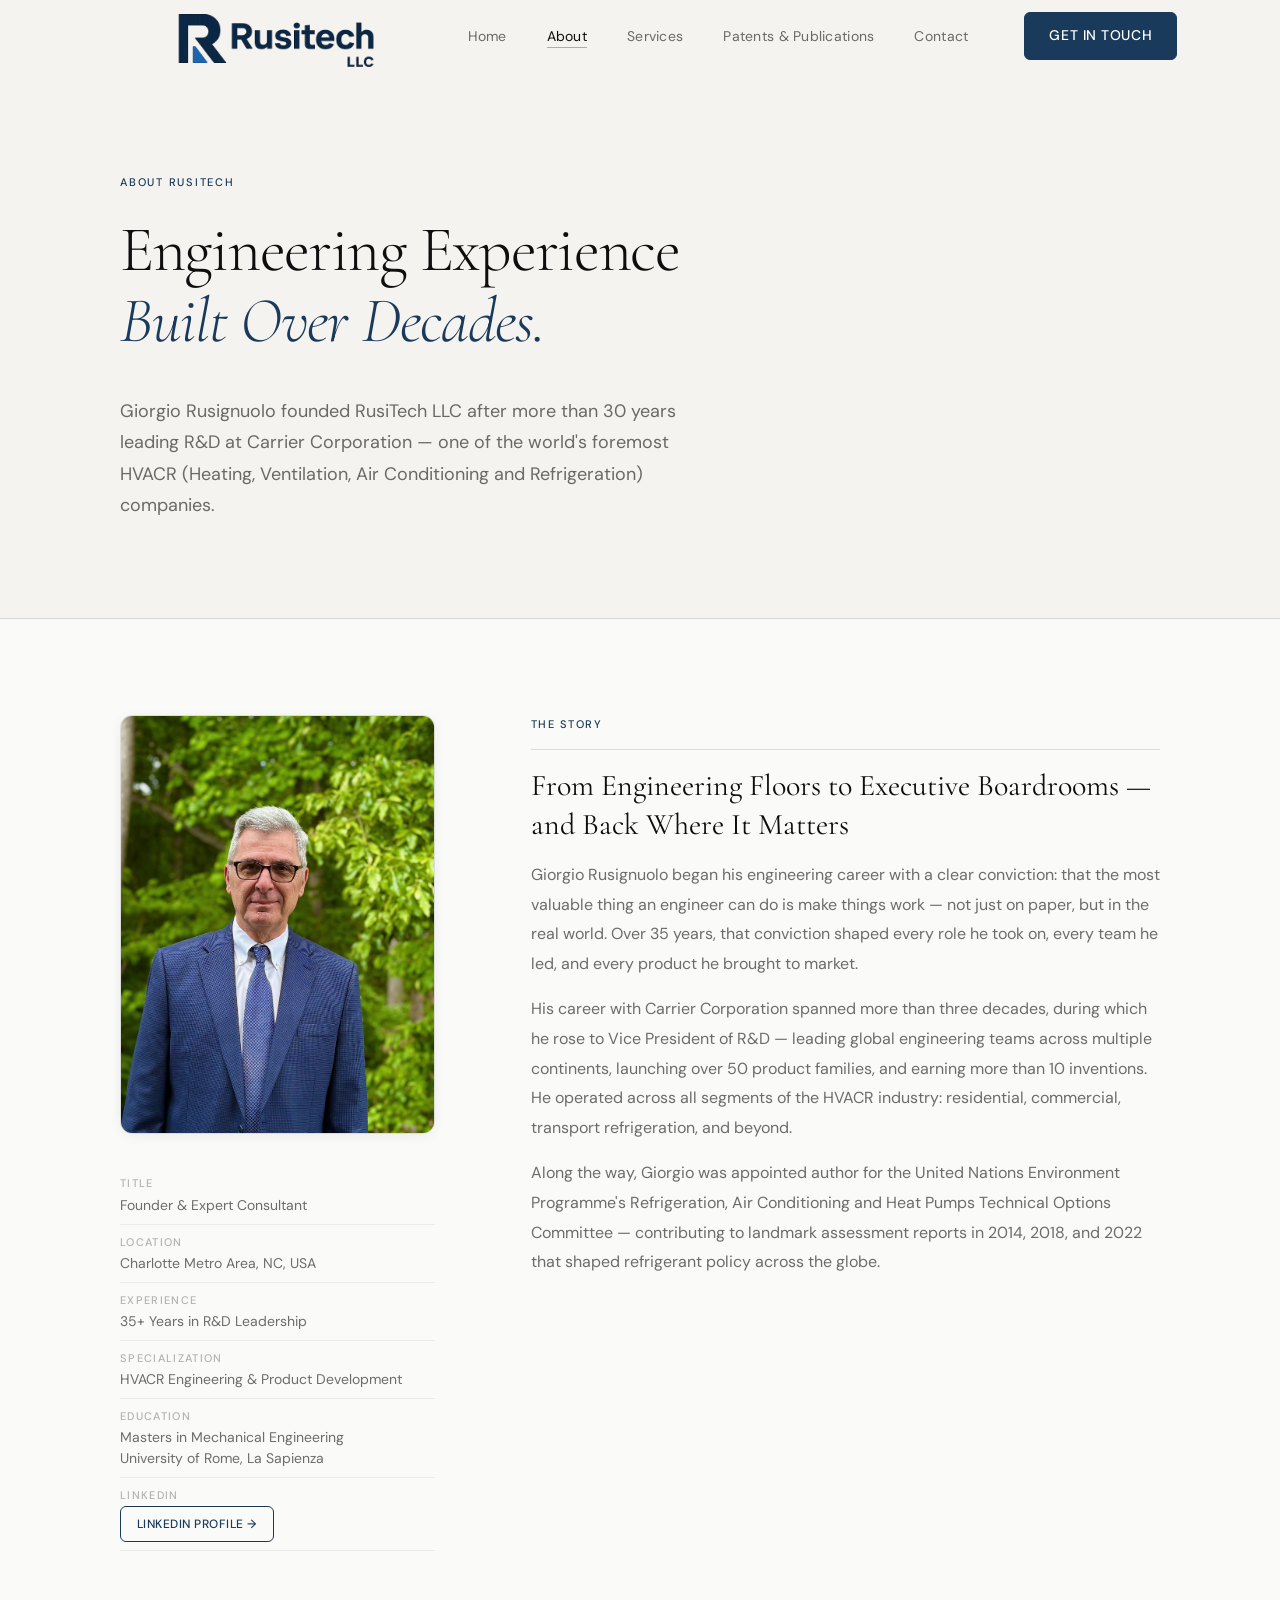
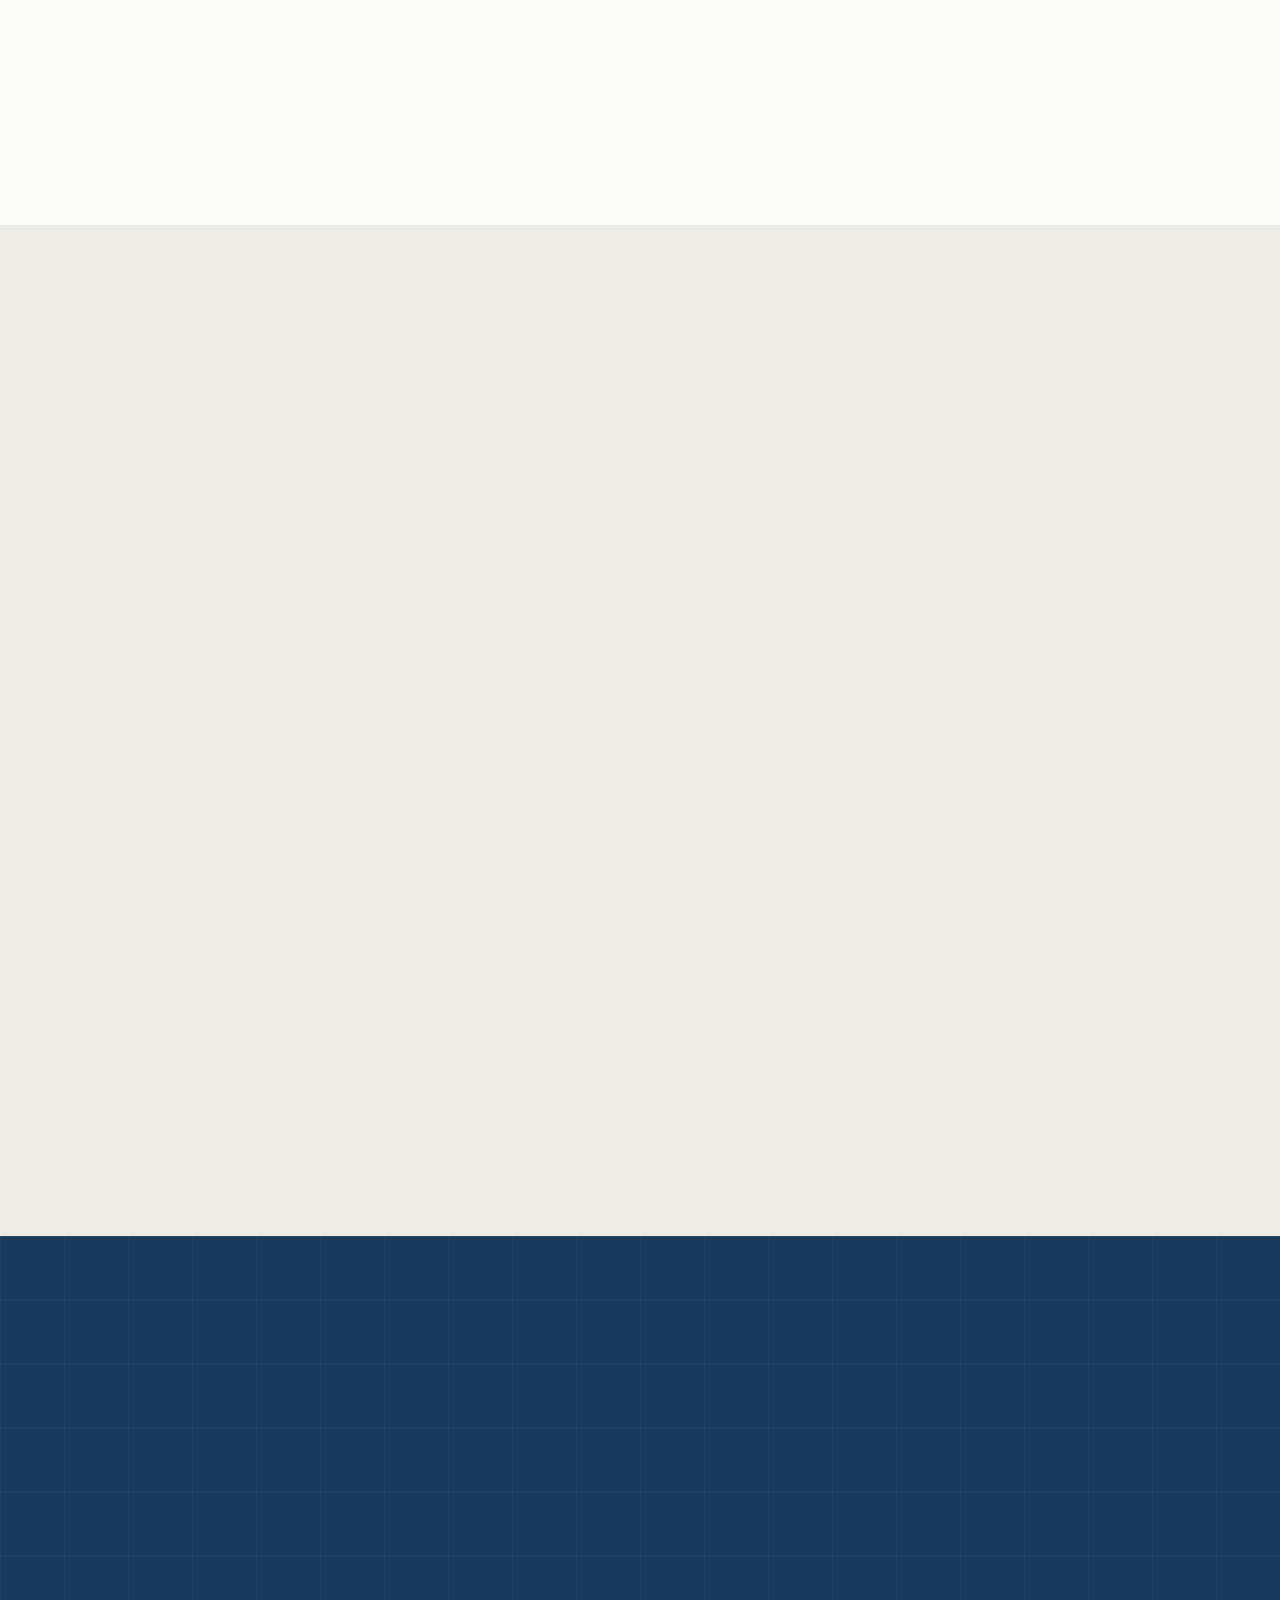
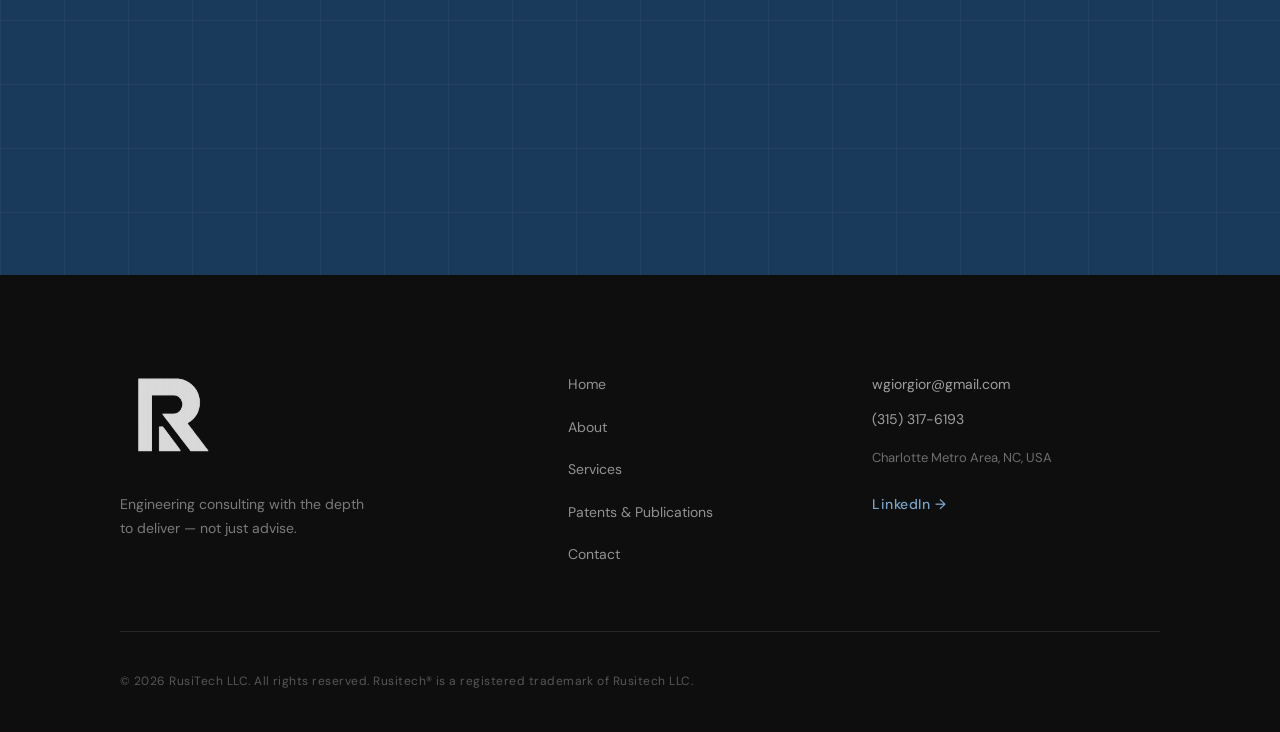
==== commit aa0746d9: "update description" ====
--- a/about.html
+++ b/about.html
@@ -338,8 +338,8 @@
           <a href="contact.html" class="btn btn-primary btn-lg">Start a Conversation</a>
           <p class="cta-email">
             Or reach out directly:
-            <a href="mailto:rusitech@grusignuolo.com" class="cta-email-link">
-              rusitech@grusignuolo.com
+            <a href="mailto:wgiorgior@gmail.com" class="cta-email-link">
+              wgiorgior@gmail.com
             </a>
           </p>
         </div>
@@ -374,7 +374,7 @@
         </nav>
 
         <div class="footer-contact">
-          <p><a href="mailto:rusitech@grusignuolo.com">rusitech@grusignuolo.com</a></p>
+          <p><a href="mailto:wgiorgior@gmail.com">wgiorgior@gmail.com</a></p>
           <p><a href="tel:+13153176193">(315) 317-6193</a></p>
           <p class="footer-address">
             Charlotte Metro Area, NC, USA
--- a/css/styles.css
+++ b/css/styles.css
@@ -45,6 +45,7 @@
   -webkit-mask-image: radial-gradient(ellipse 90% 80% at 60% 40%,
     black 0%, transparent 100%);
   animation: grid-scroll 4.5s linear infinite;
+  animation-play-state: running;
   will-change: background-position;
 }
 
